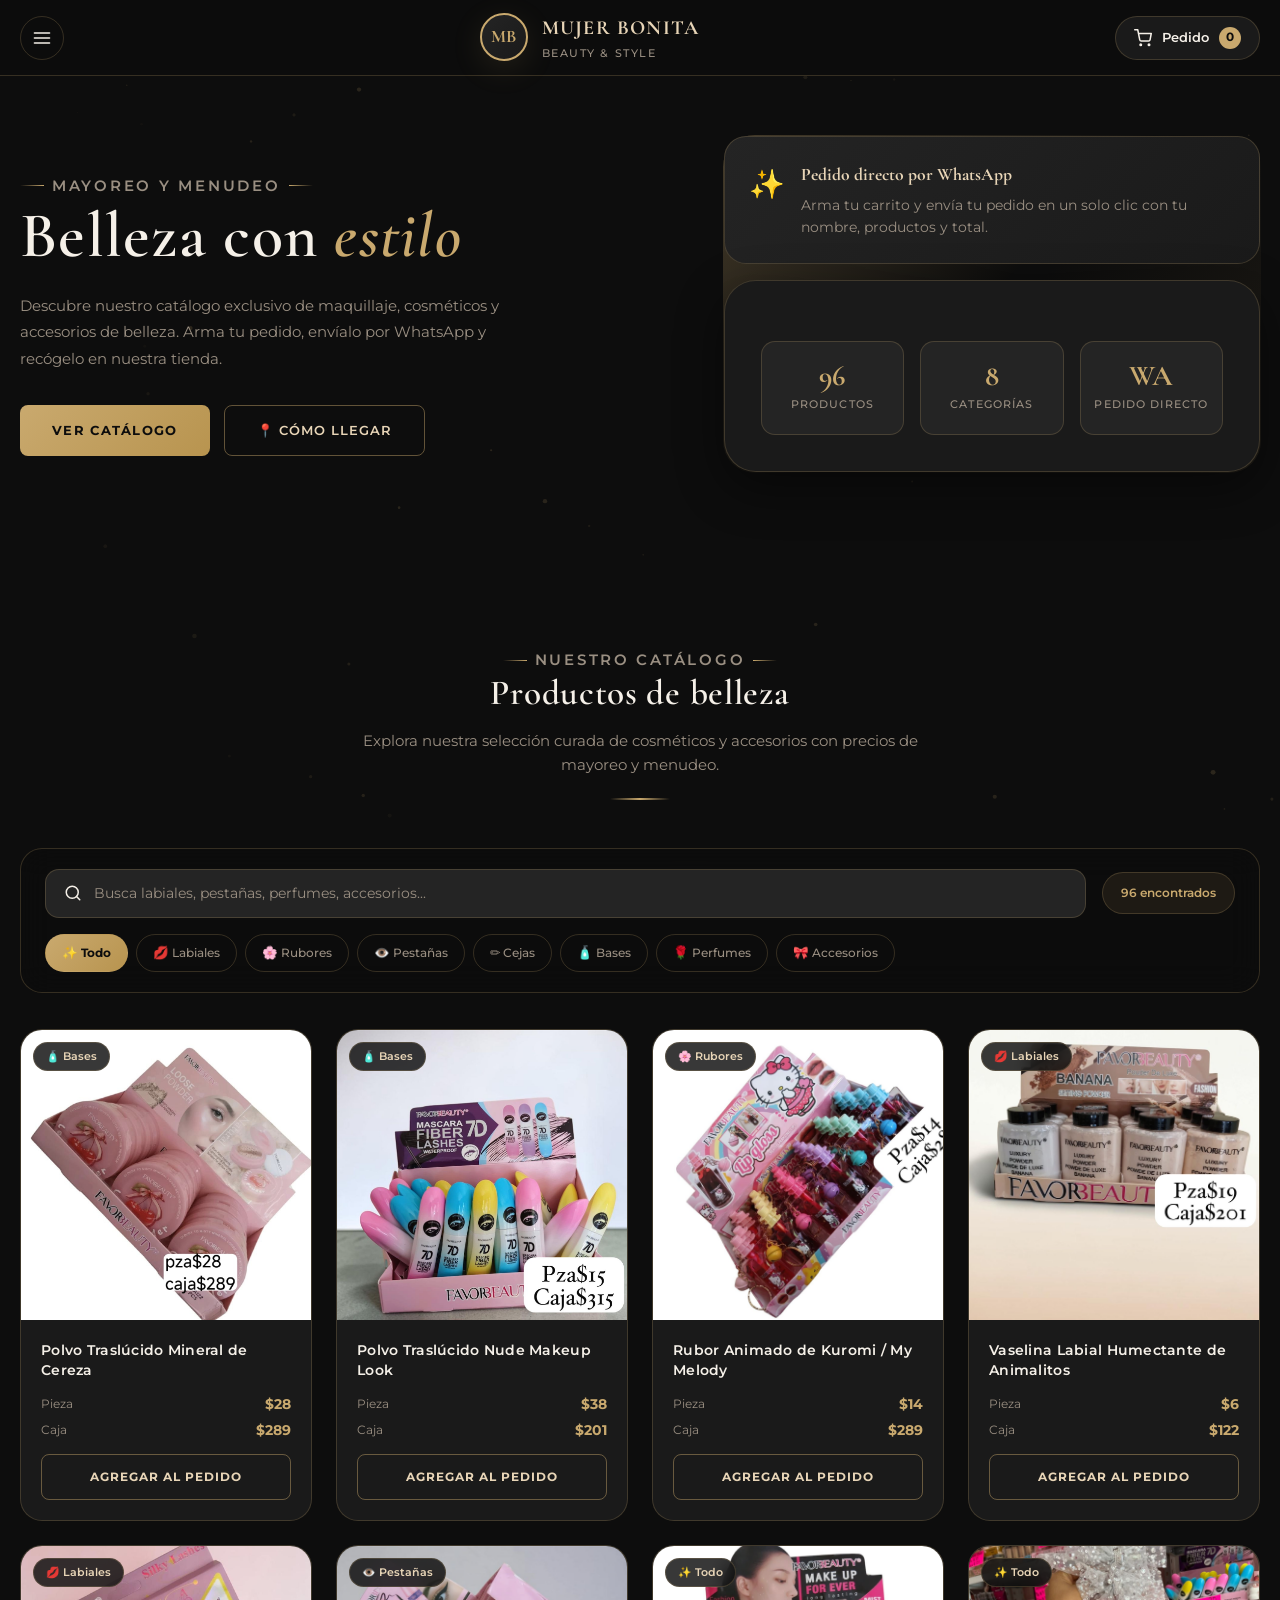
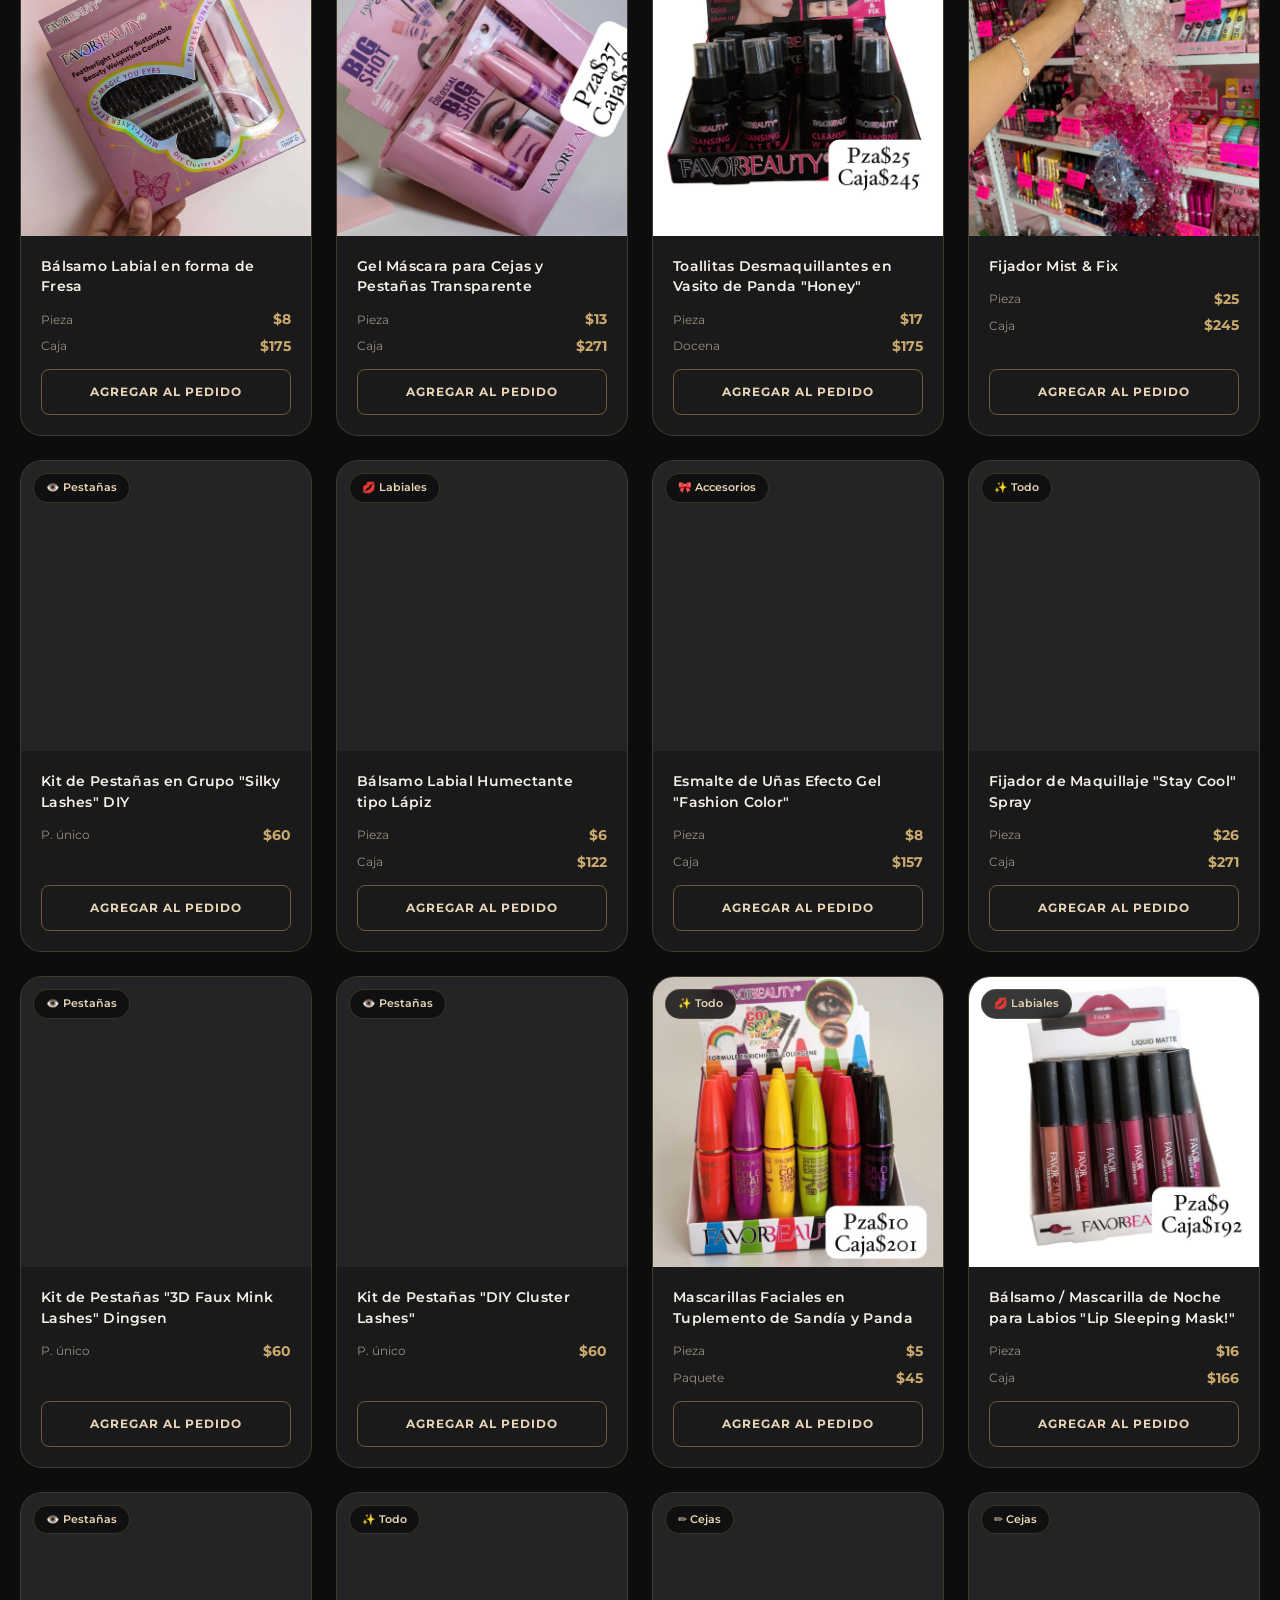
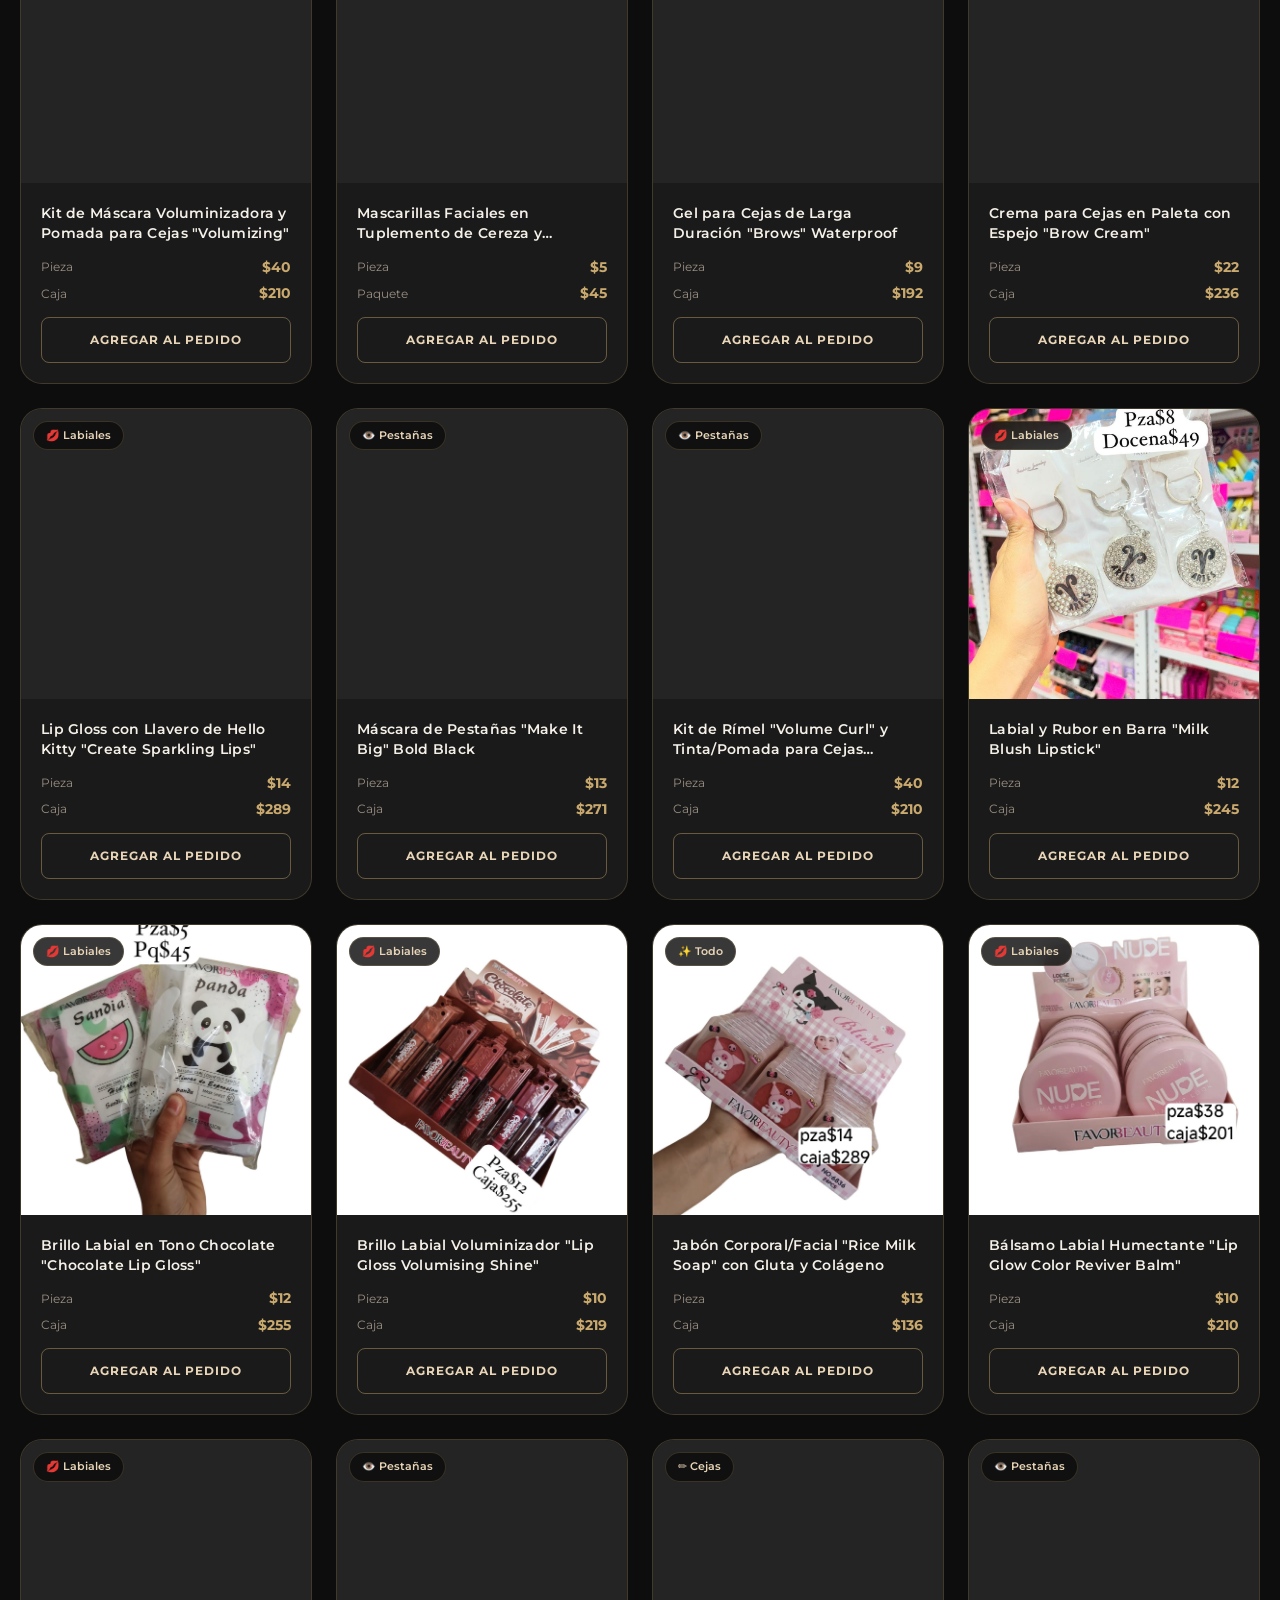
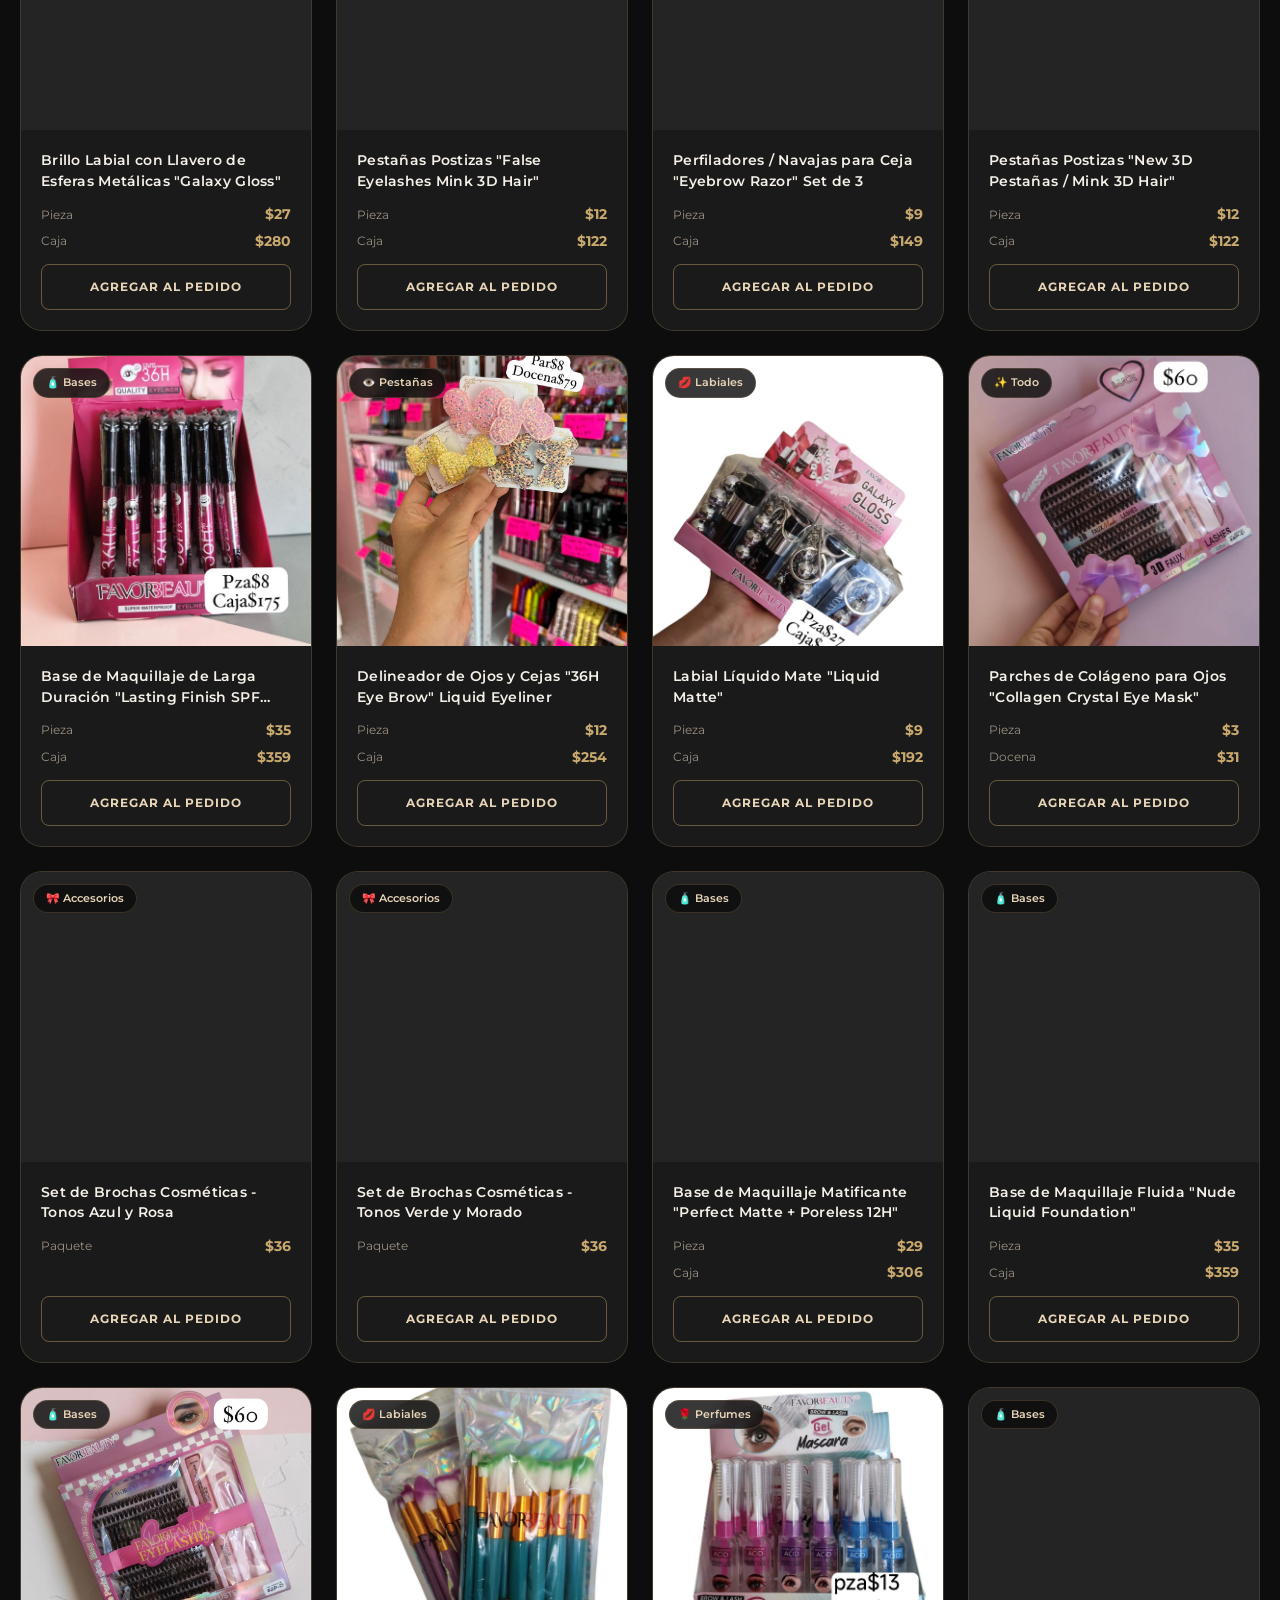
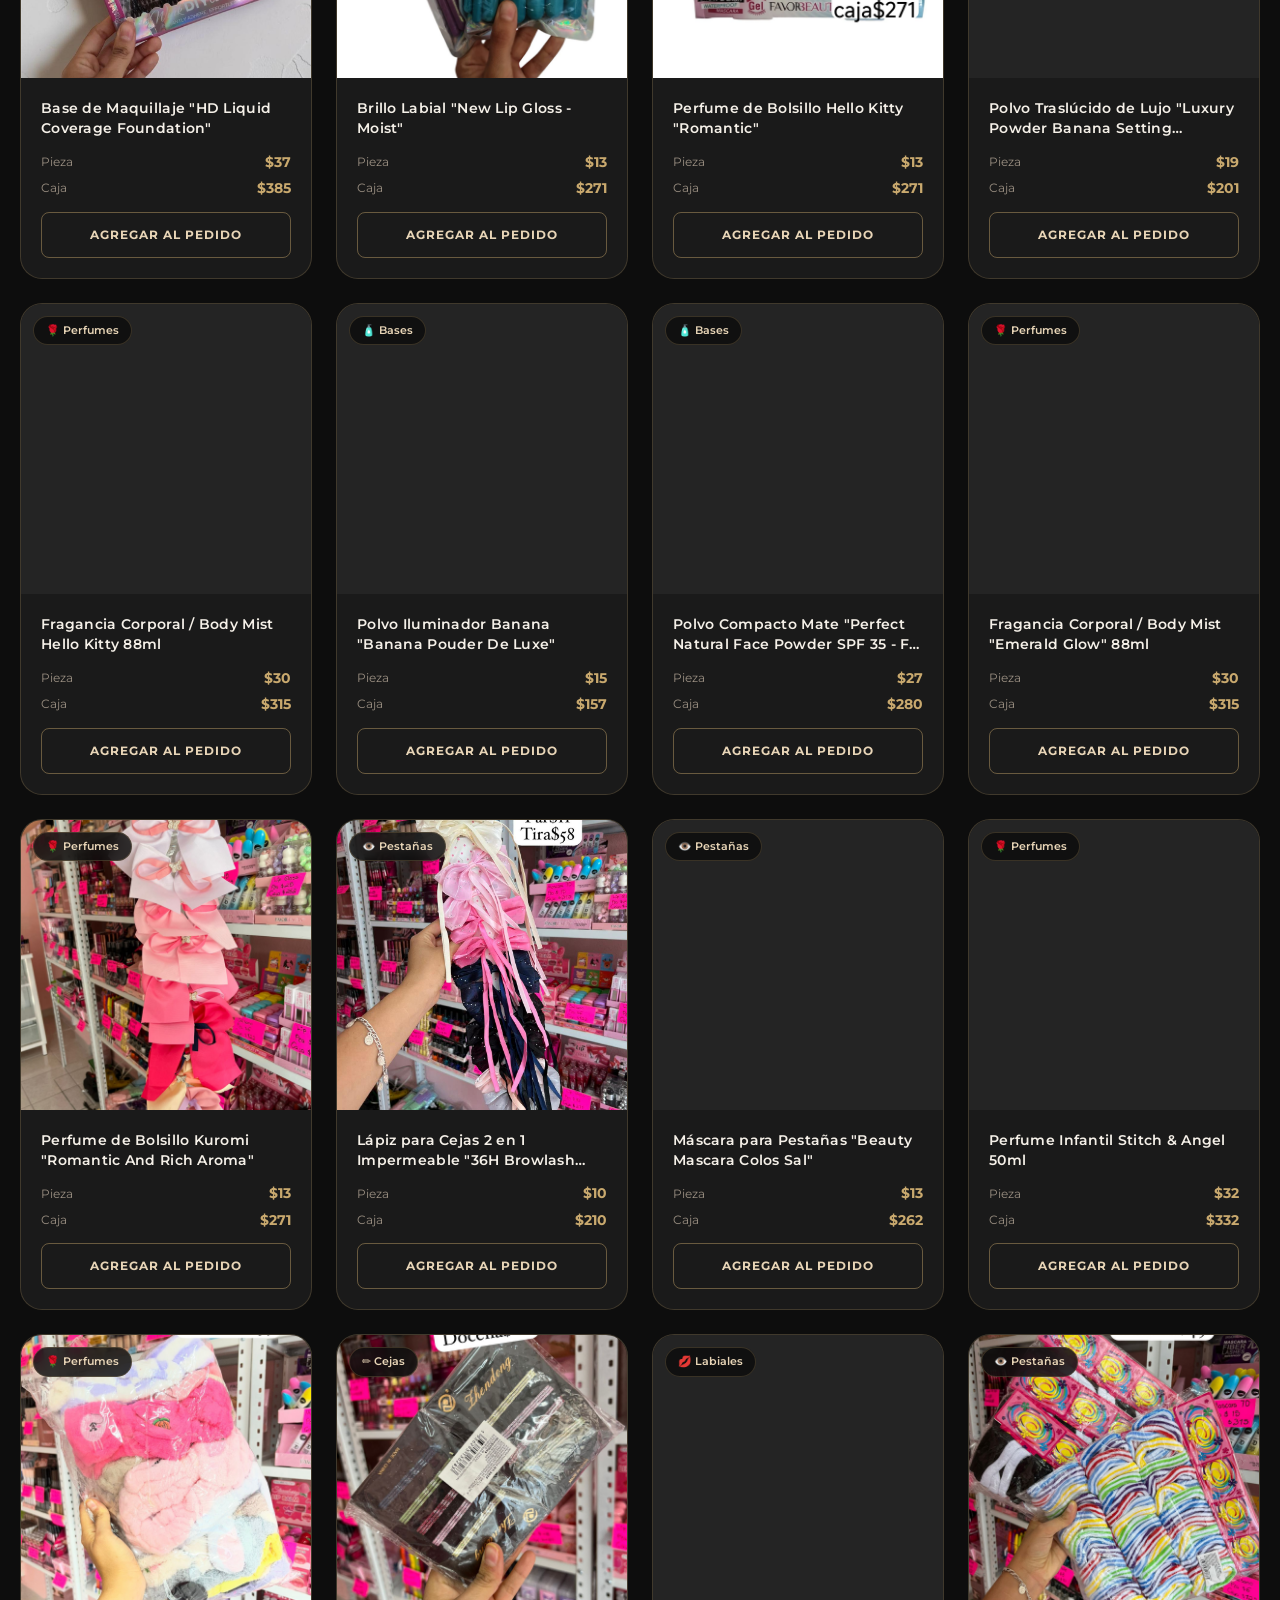
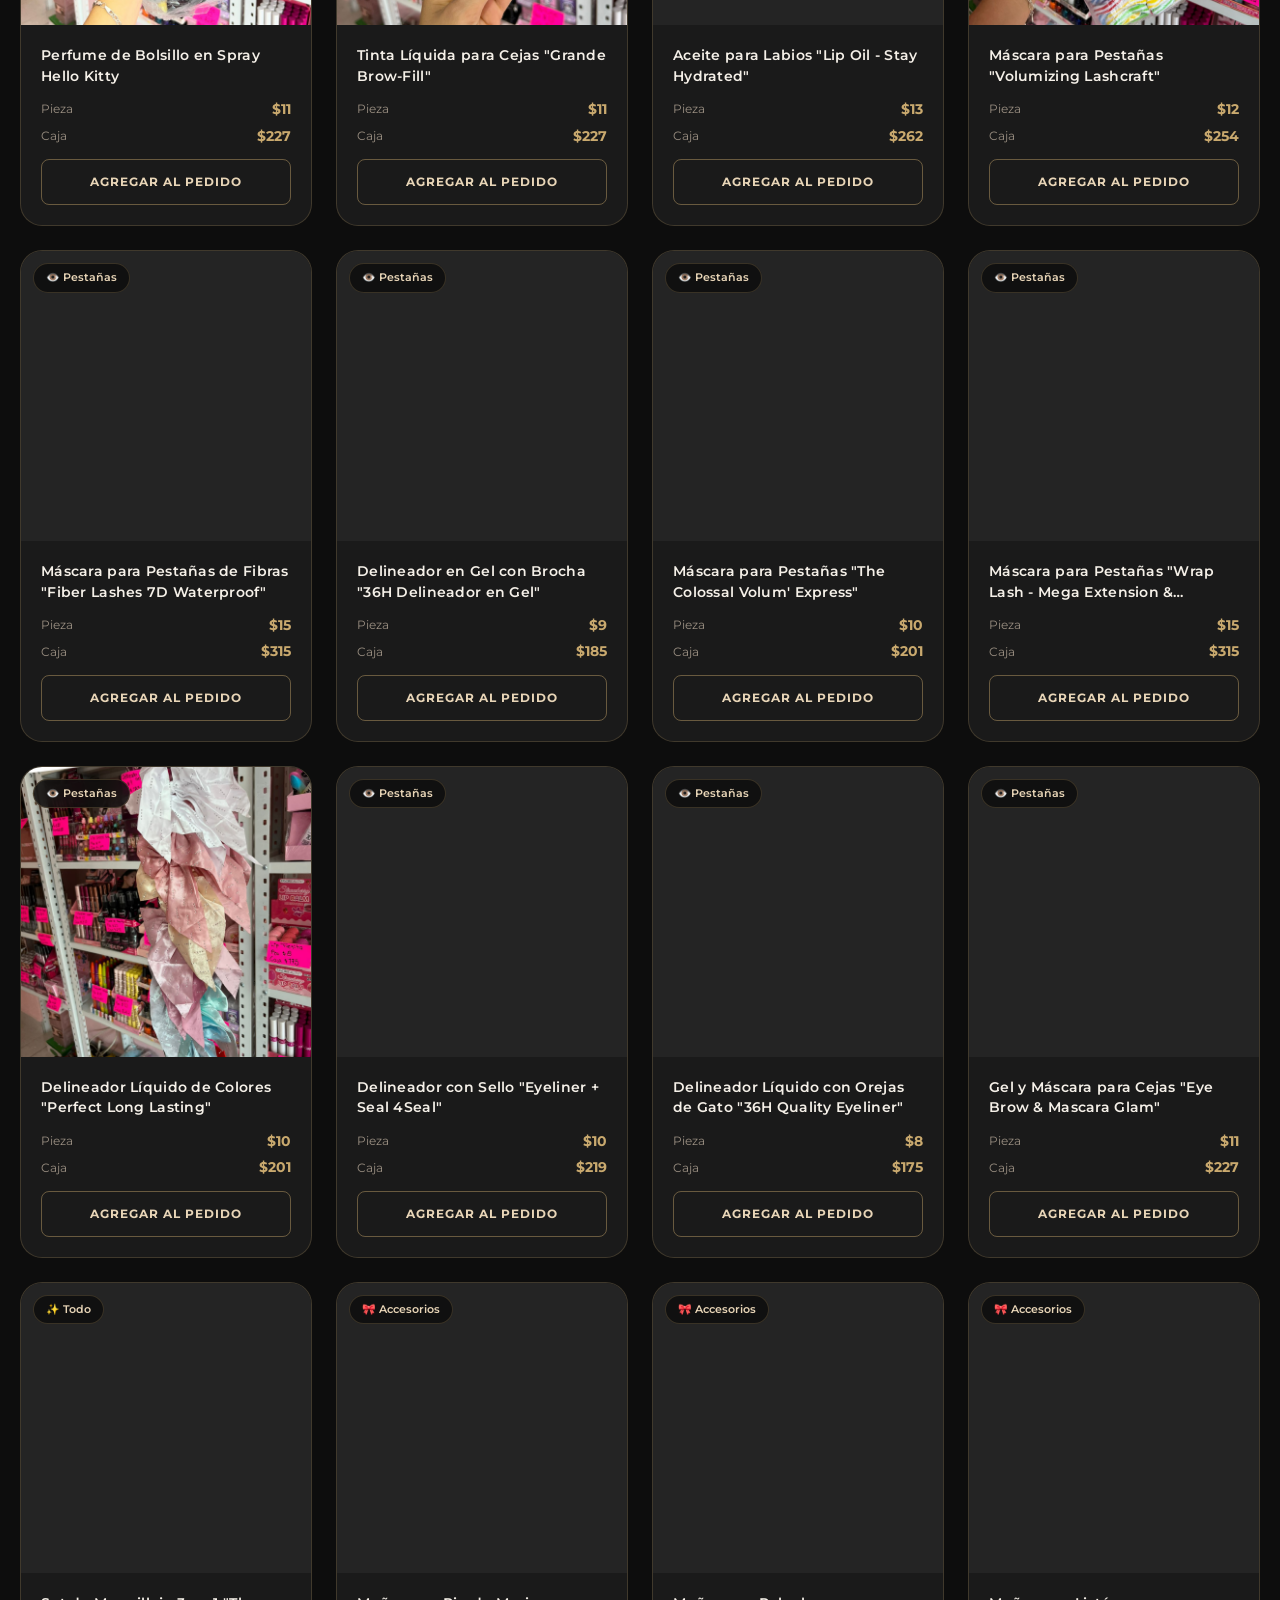
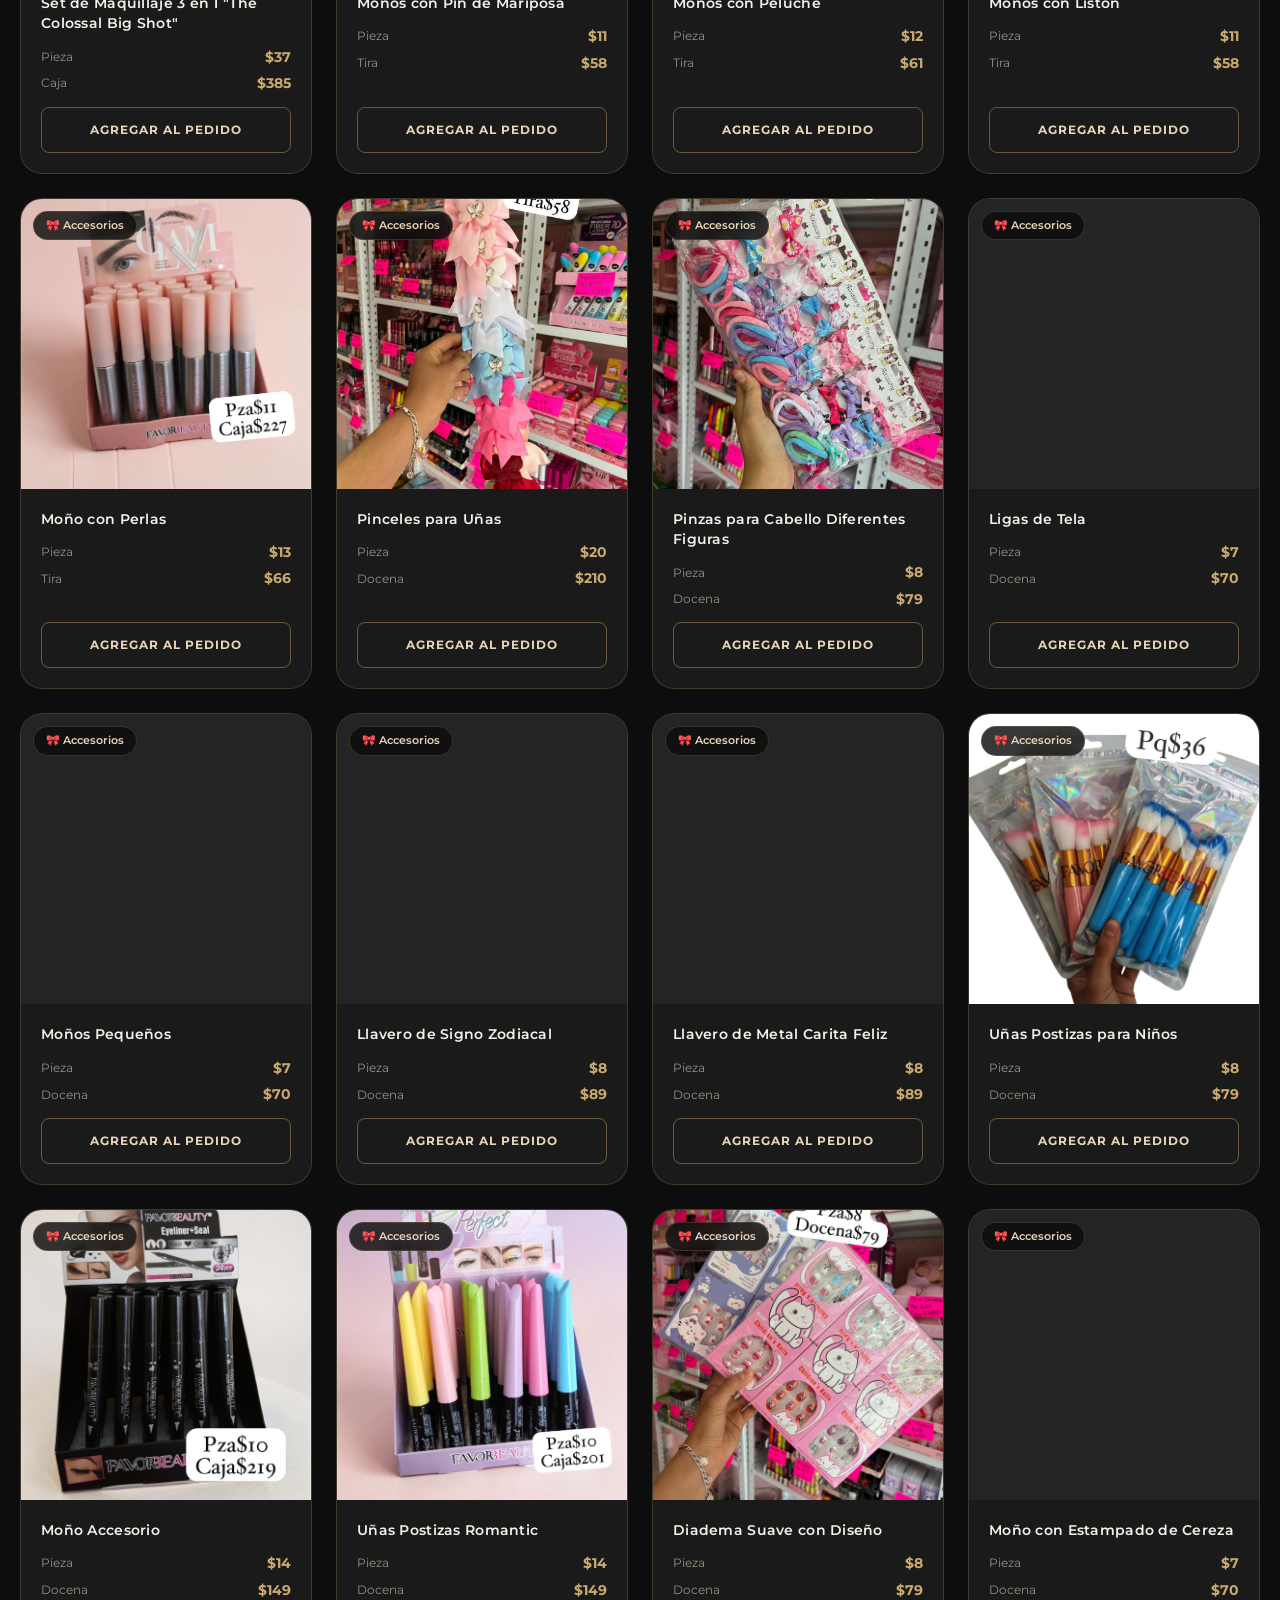
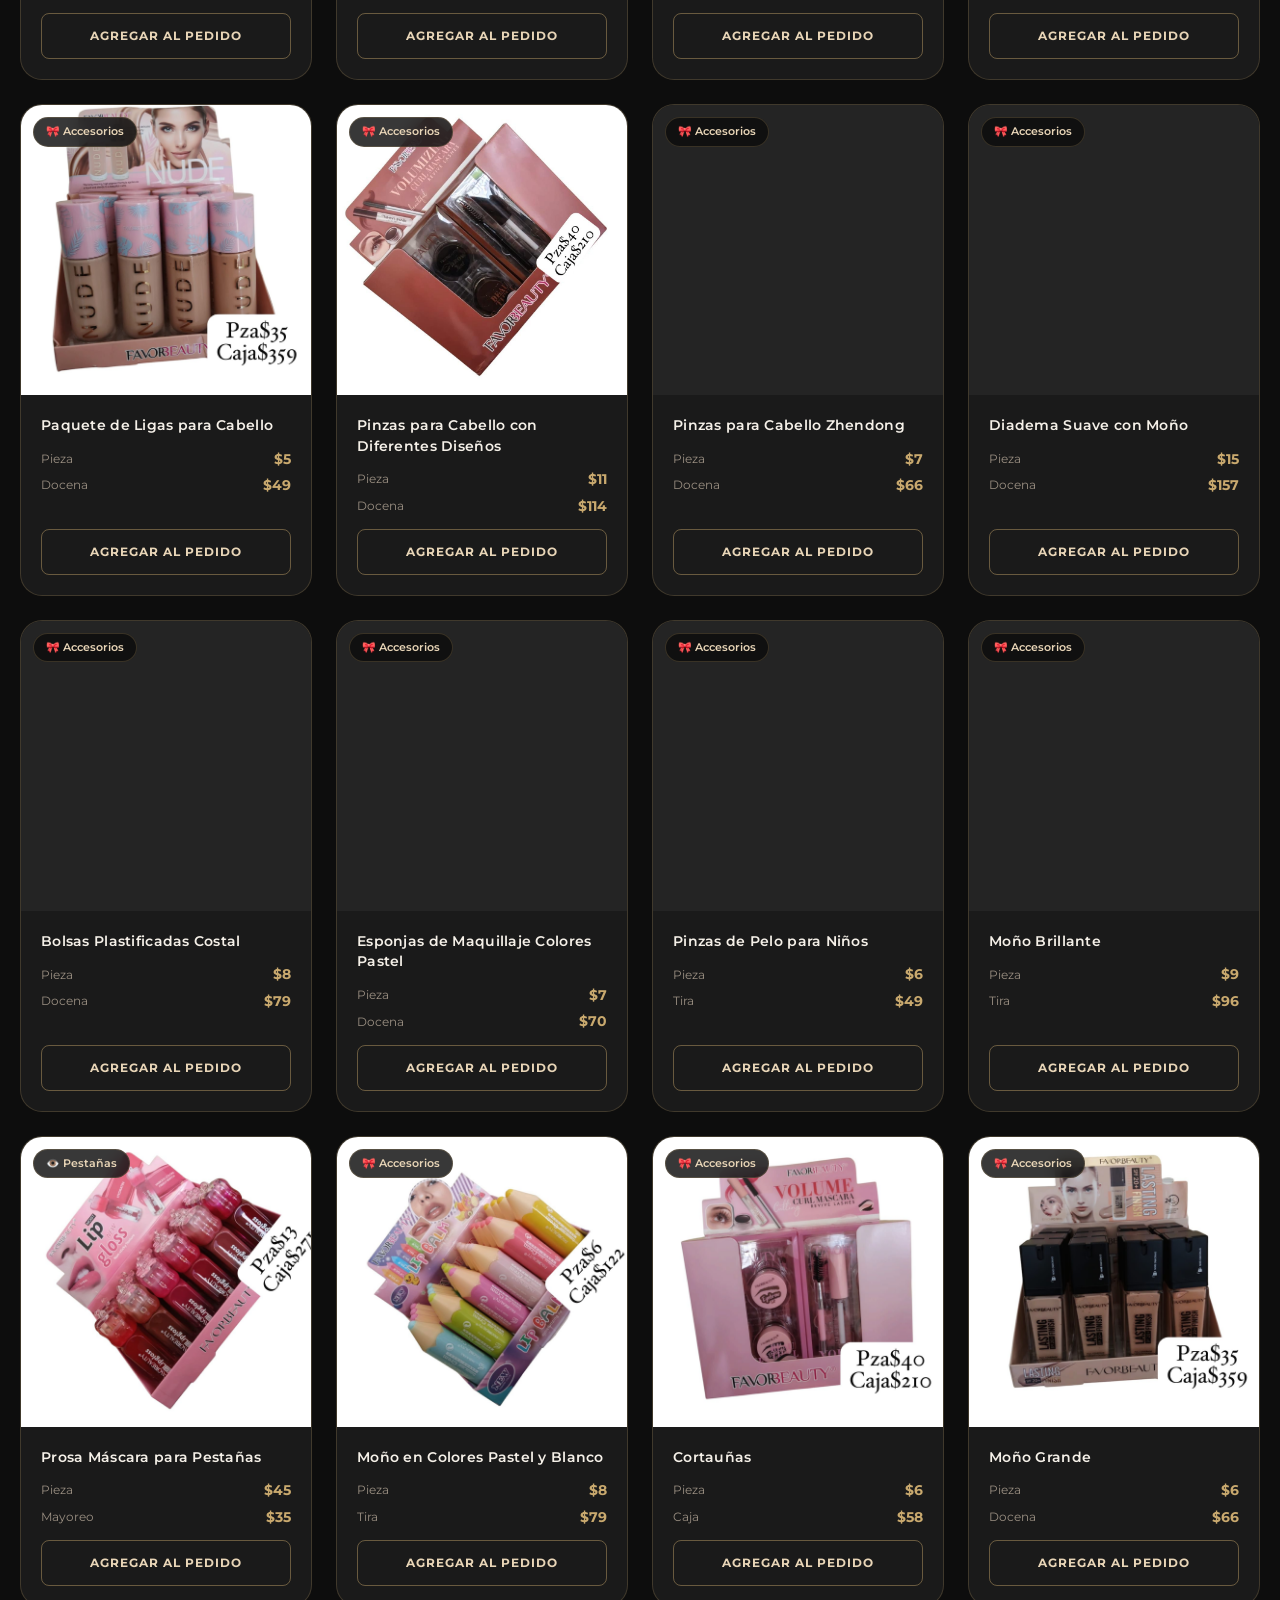
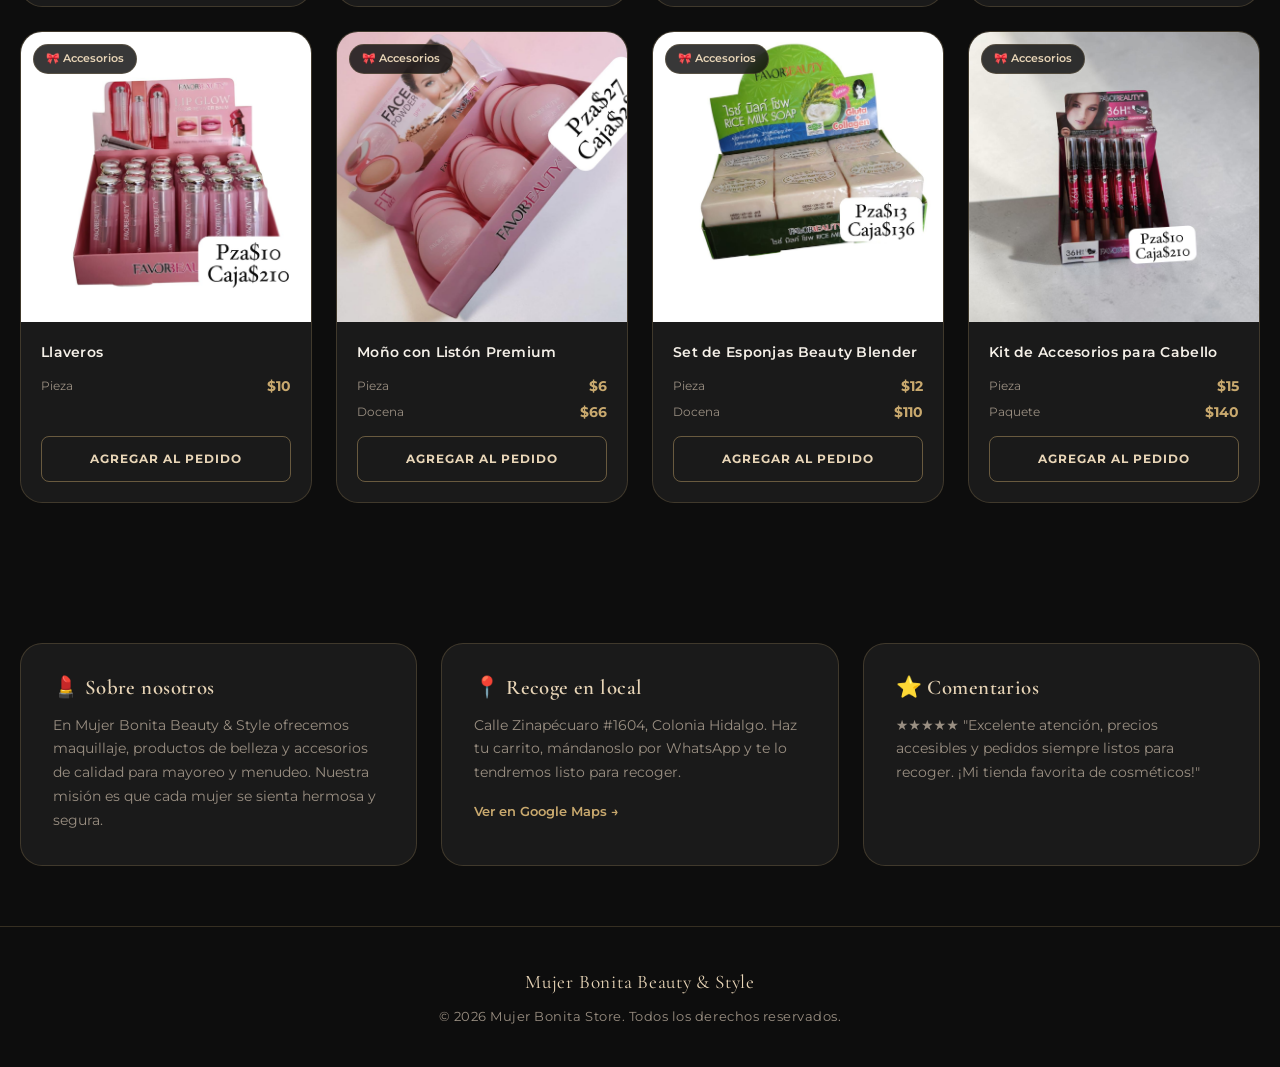
==== mujer-bonita/index.html @ 78f69aff "Rediseño completo Mujer Bonita con arquitectura modular oscura/dorada - Separa HTML, CSS (main, comp" ====
<!DOCTYPE html>
<html lang="es">
<head>
    <meta charset="UTF-8">
    <meta name="viewport" content="width=device-width, initial-scale=1.0">
    <meta name="description" content="Mujer Bonita Beauty & Style — Catálogo de cosméticos, maquillaje y accesorios de belleza. Mayoreo y menudeo. Recoge en Calle Zinapécuaro #1604, Colonia Hidalgo.">
    <meta name="theme-color" content="#0D0D0D">
    <title>Mujer Bonita Beauty & Style | Catálogo de Cosméticos</title>
    <link rel="stylesheet" href="assets/css/main.css">
    <link rel="stylesheet" href="assets/css/components.css">
    <link rel="stylesheet" href="assets/css/animations.css">
    <link rel="stylesheet" href="assets/css/responsive.css">
</head>
<body>
    <canvas id="particles-canvas" aria-hidden="true"></canvas>

    <div class="site-wrapper">
        <!-- Navbar -->
        <header class="navbar">
            <div class="container navbar-inner">
                <button class="btn-icon ripple-host" id="menuToggle" type="button" aria-label="Abrir menú">
                    <svg width="20" height="20" viewBox="0 0 24 24" fill="none" stroke="currentColor" stroke-width="2" stroke-linecap="round"><path d="M3 12h18M3 6h18M3 18h18"/></svg>
                </button>

                <a class="navbar-brand" href="#catalogo" aria-label="Mujer Bonita Beauty & Style">
                    <span class="brand-logo" aria-hidden="true">
                        <img src="assets/images/logo.png" alt="" onerror="this.classList.add('is-hidden')" loading="eager">
                        <span>MB</span>
                    </span>
                    <span class="brand-info">
                        <span class="brand-name">Mujer Bonita</span>
                        <span class="brand-tagline">Beauty &amp; Style</span>
                    </span>
                </a>

                <div class="navbar-actions">
                    <button class="btn-cart ripple-host" id="cartToggle" type="button" aria-label="Ver pedido">
                        <svg width="18" height="18" viewBox="0 0 24 24" fill="none" stroke="currentColor" stroke-width="2" stroke-linecap="round" stroke-linejoin="round"><circle cx="9" cy="21" r="1"/><circle cx="20" cy="21" r="1"/><path d="M1 1h4l2.68 13.39a2 2 0 0 0 2 1.61h9.72a2 2 0 0 0 2-1.61L23 6H6"/></svg>
                        <span class="cart-label">Pedido</span>
                        <span class="cart-badge" id="cartCount">0</span>
                    </button>
                </div>
            </div>
        </header>

        <!-- Drawer: Menú -->
        <aside class="drawer drawer--left" id="menuPanel" aria-label="Menú de navegación">
            <div class="drawer-header">
                <h2>Menú</h2>
                <button class="btn-close" type="button" aria-label="Cerrar menú" data-close="menu">✕</button>
            </div>
            <div class="drawer-body">
                <div class="drawer-notice">
                    Catálogo con precios de <strong>mayoreo y menudeo</strong>. Arma tu pedido y envíalo directo por WhatsApp.
                </div>
                <nav class="nav-links" aria-label="Secciones">
                    <a href="#catalogo">🛍️ Catálogo</a>
                    <a href="#sobre">💄 Sobre nosotros</a>
                    <a href="#ubicacion">📍 Ubicación</a>
                    <a href="#comentarios">⭐ Comentarios</a>
                </nav>
            </div>
        </aside>

        <!-- Drawer: Carrito -->
        <aside class="drawer drawer--right" id="cartPanel" aria-label="Carrito de pedido">
            <div class="drawer-header">
                <h2>Tu pedido</h2>
                <button class="btn-close" type="button" aria-label="Cerrar carrito" data-close="cart">✕</button>
            </div>
            <div class="drawer-body">
                <div class="drawer-notice">
                    <strong>Solo recoge en local:</strong><br>
                    Calle Zinapécuaro #1604, Colonia Hidalgo.
                </div>
                <div class="cart-items" id="cartItems"></div>
            </div>
            <div class="drawer-footer">
                <div class="cart-total">
                    <span>Total</span>
                    <span>$<span id="cartTotal">0</span></span>
                </div>
                <button class="btn-whatsapp ripple-host" id="whatsappBtn" type="button">
                    <svg width="20" height="20" viewBox="0 0 24 24" fill="currentColor"><path d="M17.472 14.382c-.297-.149-1.758-.867-2.03-.967-.273-.099-.471-.148-.67.15-.197.297-.767.966-.94 1.164-.173.199-.347.223-.644.075-.297-.15-1.255-.463-2.39-1.475-.883-.788-1.48-1.761-1.653-2.059-.173-.297-.018-.458.13-.606.134-.133.298-.347.446-.52.149-.174.198-.298.298-.497.099-.198.05-.371-.025-.52-.075-.149-.669-1.612-.916-2.207-.242-.579-.487-.5-.669-.51-.173-.008-.371-.01-.57-.01-.198 0-.52.074-.792.372-.272.297-1.04 1.016-1.04 2.479 0 1.462 1.065 2.875 1.213 3.074.149.198 2.096 3.2 5.077 4.487.709.306 1.262.489 1.694.625.712.227 1.36.195 1.871.118.571-.085 1.758-.719 2.006-1.413.248-.694.248-1.289.173-1.413-.074-.124-.272-.198-.57-.347z"/><path d="M12 0C5.373 0 0 5.373 0 12c0 2.127.558 4.126 1.532 5.855L0 24l6.335-1.662A11.95 11.95 0 0 0 12 24c6.627 0 12-5.373 12-12S18.627 0 12 0zm0 21.818a9.818 9.818 0 0 1-5.006-1.37l-.358-.213-3.76.987 1.004-3.666-.233-.377A9.818 9.818 0 1 1 12 21.818z"/></svg>
                    Enviar por WhatsApp
                </button>
            </div>
        </aside>

        <div class="overlay" aria-hidden="true"></div>

        <!-- Hero -->
        <section class="hero">
            <div class="container hero-grid">
                <div class="hero-content">
                    <p class="eyebrow">Mayoreo y menudeo</p>
                    <h1>Belleza con <span>estilo</span></h1>
                    <p>
                        Descubre nuestro catálogo exclusivo de maquillaje, cosméticos y accesorios de belleza.
                        Arma tu pedido, envíalo por WhatsApp y recógelo en nuestra tienda.
                    </p>
                    <div class="hero-actions">
                        <a class="btn-primary ripple-host" href="#catalogo">Ver catálogo</a>
                        <a class="btn-outline ripple-host" href="https://maps.app.goo.gl/UvdtyaureRMDgYyGA" target="_blank" rel="noreferrer">
                            📍 Cómo llegar
                        </a>
                    </div>
                </div>
                <div class="hero-visual">
                    <div class="hero-feature">
                        <span class="hero-feature-icon" aria-hidden="true">✨</span>
                        <div>
                            <strong>Pedido directo por WhatsApp</strong>
                            <p>Arma tu carrito y envía tu pedido en un solo clic con tu nombre, productos y total.</p>
                        </div>
                    </div>
                    <div class="hero-card">
                        <div class="hero-stats">
                            <div class="stat-item">
                                <b id="totalProducts">96</b>
                                <span>Productos</span>
                            </div>
                            <div class="stat-item">
                                <b>8</b>
                                <span>Categorías</span>
                            </div>
                            <div class="stat-item">
                                <b>WA</b>
                                <span>Pedido directo</span>
                            </div>
                        </div>
                    </div>
                </div>
            </div>
        </section>

        <!-- Catálogo -->
        <section id="catalogo">
            <div class="container">
                <div class="section-header reveal">
                    <p class="eyebrow">Nuestro catálogo</p>
                    <h2>Productos de belleza</h2>
                    <p>Explora nuestra selección curada de cosméticos y accesorios con precios de mayoreo y menudeo.</p>
                    <div class="divider"></div>
                </div>

                <div class="catalog-toolbar">
                    <div class="search-wrapper">
                        <label class="search-field">
                            <svg width="18" height="18" viewBox="0 0 24 24" fill="none" stroke="currentColor" stroke-width="2" stroke-linecap="round" aria-hidden="true"><circle cx="11" cy="11" r="8"/><path d="m21 21-4.3-4.3"/></svg>
                            <span class="sr-only">Buscar productos</span>
                            <input type="search" id="searchInput" placeholder="Busca labiales, pestañas, perfumes, accesorios...">
                        </label>
                        <div class="results-count"><span id="visibleCount">0</span> encontrados</div>
                    </div>
                    <div class="category-filters" id="categoryButtons" aria-label="Filtrar por categoría"></div>
                </div>

                <div class="products-grid" id="productsGrid" aria-live="polite"></div>
                <p class="no-results" id="noResults">No encontramos productos con esa búsqueda. Prueba con otra palabra o categoría.</p>
            </div>
        </section>

        <!-- Info -->
        <section class="info-section">
            <div class="container info-grid">
                <article class="info-card reveal" id="sobre">
                    <h2>💄 Sobre nosotros</h2>
                    <p>En Mujer Bonita Beauty &amp; Style ofrecemos maquillaje, productos de belleza y accesorios de calidad para mayoreo y menudeo. Nuestra misión es que cada mujer se sienta hermosa y segura.</p>
                </article>
                <article class="info-card reveal reveal-delay-1" id="ubicacion">
                    <h2>📍 Recoge en local</h2>
                    <p>Calle Zinapécuaro #1604, Colonia Hidalgo. Haz tu carrito, mándanoslo por WhatsApp y te lo tendremos listo para recoger.</p>
                    <a href="https://maps.app.goo.gl/UvdtyaureRMDgYyGA" target="_blank" rel="noreferrer">Ver en Google Maps →</a>
                </article>
                <article class="info-card reveal reveal-delay-2" id="comentarios">
                    <h2>⭐ Comentarios</h2>
                    <p>★★★★★ "Excelente atención, precios accesibles y pedidos siempre listos para recoger. ¡Mi tienda favorita de cosméticos!"</p>
                </article>
            </div>
        </section>

        <!-- Footer -->
        <footer class="site-footer">
            <div class="container">
                <p class="footer-brand">Mujer Bonita Beauty &amp; Style</p>
                <p>&copy; 2026 Mujer Bonita Store. Todos los derechos reservados.</p>
            </div>
        </footer>
    </div>

    <script src="assets/js/products.js"></script>
    <script src="assets/js/cart.js"></script>
    <script src="assets/js/filters.js"></script>
    <script src="assets/js/animations.js"></script>
    <script src="assets/js/whatsapp.js"></script>
</body>
</html>
---- mujer-bonita/assets/css/main.css ----
/* ═══════════════════════════════════
   Mujer Bonita — Estilos Globales
   ═══════════════════════════════════ */

@import url('https://fonts.googleapis.com/css2?family=Cormorant+Garamond:ital,wght@0,400;0,600;0,700;1,400&family=Montserrat:wght@300;400;500;600;700&display=swap');

:root {
    --color-bg: #0D0D0D;
    --color-surface: #1A1A1A;
    --color-surface-2: #242424;
    --color-gold: #C9A96E;
    --color-gold-light: #E8D5B7;
    --color-text: #F5F0E8;
    --color-text-muted: #9A8F82;
    --color-border: rgba(201, 169, 110, 0.22);
    --color-border-strong: rgba(201, 169, 110, 0.45);
    --color-success: #4CAF7A;
    --color-overlay: rgba(0, 0, 0, 0.72);

    --font-display: 'Cormorant Garamond', Georgia, serif;
    --font-body: 'Montserrat', system-ui, sans-serif;

    --radius-sm: 8px;
    --radius-md: 14px;
    --radius-lg: 22px;
    --radius-xl: 32px;

    --shadow-gold: 0 8px 32px rgba(201, 169, 110, 0.12);
    --shadow-card: 0 16px 48px rgba(0, 0, 0, 0.45);
    --shadow-elevated: 0 24px 64px rgba(0, 0, 0, 0.6);

    --container: 1240px;
    --nav-height: 76px;
    --transition: 0.3s cubic-bezier(0.4, 0, 0.2, 1);
}

*, *::before, *::after {
    box-sizing: border-box;
    margin: 0;
    padding: 0;
}

html {
    scroll-behavior: smooth;
    -webkit-font-smoothing: antialiased;
    -moz-osx-font-smoothing: grayscale;
}

body {
    min-height: 100vh;
    background-color: var(--color-bg);
    color: var(--color-text);
    font-family: var(--font-body);
    font-size: 15px;
    line-height: 1.6;
    overflow-x: hidden;
}

body.menu-open,
body.cart-open {
    overflow: hidden;
}

button, input, select, textarea, a {
    font: inherit;
    color: inherit;
}

button {
    cursor: pointer;
    border: none;
    background: none;
}

a {
    text-decoration: none;
}

img {
    display: block;
    max-width: 100%;
}

ul, ol {
    list-style: none;
}

.sr-only {
    position: absolute;
    width: 1px;
    height: 1px;
    padding: 0;
    margin: -1px;
    overflow: hidden;
    clip: rect(0, 0, 0, 0);
    white-space: nowrap;
    border: 0;
}

/* Partículas de fondo */
#particles-canvas {
    position: fixed;
    inset: 0;
    z-index: 0;
    pointer-events: none;
    opacity: 0.35;
}

.site-wrapper {
    position: relative;
    z-index: 1;
    min-height: 100vh;
}

.container {
    width: min(100% - 40px, var(--container));
    margin-inline: auto;
}

/* Tipografía */
h1, h2, h3 {
    font-family: var(--font-display);
    font-weight: 600;
    line-height: 1.15;
    letter-spacing: 0.02em;
}

h1 {
    font-size: clamp(2.4rem, 5vw, 4rem);
}

h2 {
    font-size: clamp(1.6rem, 3vw, 2.2rem);
}

h3 {
    font-size: clamp(1.1rem, 2vw, 1.35rem);
}

.text-gold {
    color: var(--color-gold);
}

.text-muted {
    color: var(--color-text-muted);
}

.eyebrow {
    display: inline-flex;
    align-items: center;
    gap: 8px;
    font-size: 0.72rem;
    font-weight: 600;
    letter-spacing: 0.18em;
    text-transform: uppercase;
    color: var(--color-gold);
}

.eyebrow::before,
.eyebrow::after {
    content: '';
    width: 24px;
    height: 1px;
    background: linear-gradient(90deg, transparent, var(--color-gold));
}

.eyebrow::after {
    background: linear-gradient(90deg, var(--color-gold), transparent);
}

/* Secciones */
section {
    padding-block: 80px;
}

.section-header {
    text-align: center;
    margin-bottom: 48px;
}

.section-header p {
    max-width: 560px;
    margin: 16px auto 0;
    color: var(--color-text-muted);
    font-size: 0.95rem;
}

.divider {
    width: 60px;
    height: 2px;
    margin: 20px auto 0;
    background: linear-gradient(90deg, transparent, var(--color-gold), transparent);
}

/* Footer */
.site-footer {
    border-top: 1px solid var(--color-border);
    padding: 40px 0;
    text-align: center;
}

.site-footer p {
    font-size: 0.82rem;
    color: var(--color-text-muted);
    letter-spacing: 0.04em;
}

.site-footer .footer-brand {
    font-family: var(--font-display);
    font-size: 1.2rem;
    color: var(--color-gold-light);
    margin-bottom: 8px;
}
---- mujer-bonita/assets/css/components.css ----
/* ═══════════════════════════════════
   Mujer Bonita — Componentes
   ═══════════════════════════════════ */

/* ── Navbar ── */
.navbar {
    position: sticky;
    top: 0;
    z-index: 100;
    height: var(--nav-height);
    background: rgba(13, 13, 13, 0.88);
    border-bottom: 1px solid var(--color-border);
    backdrop-filter: blur(20px);
    -webkit-backdrop-filter: blur(20px);
}

.navbar-inner {
    display: flex;
    align-items: center;
    justify-content: space-between;
    height: 100%;
    gap: 20px;
}

.navbar-brand {
    display: flex;
    align-items: center;
    gap: 14px;
    flex-shrink: 0;
}

.brand-logo {
    width: 48px;
    height: 48px;
    border-radius: 50%;
    border: 2px solid var(--color-gold);
    display: grid;
    place-items: center;
    background: linear-gradient(135deg, var(--color-surface-2), var(--color-surface));
    font-family: var(--font-display);
    font-size: 1.1rem;
    font-weight: 700;
    color: var(--color-gold);
    box-shadow: var(--shadow-gold);
    overflow: hidden;
}

.brand-logo img {
    width: 100%;
    height: 100%;
    object-fit: cover;
}

.brand-logo img.is-hidden {
    display: none;
}

.brand-info {
    display: flex;
    flex-direction: column;
    gap: 1px;
}

.brand-name {
    font-family: var(--font-display);
    font-size: 1.25rem;
    font-weight: 700;
    color: var(--color-gold-light);
    letter-spacing: 0.06em;
    text-transform: uppercase;
    white-space: nowrap;
}

.brand-tagline {
    font-size: 0.68rem;
    font-weight: 500;
    letter-spacing: 0.14em;
    text-transform: uppercase;
    color: var(--color-text-muted);
}

.navbar-actions {
    display: flex;
    align-items: center;
    gap: 10px;
}

/* ── Botones ── */
.btn-icon {
    width: 44px;
    height: 44px;
    border-radius: 50%;
    border: 1px solid var(--color-border);
    display: grid;
    place-items: center;
    font-size: 1.1rem;
    color: var(--color-text);
    transition: var(--transition);
    position: relative;
    overflow: hidden;
}

.btn-icon:hover {
    border-color: var(--color-gold);
    color: var(--color-gold);
    background: rgba(201, 169, 110, 0.08);
}

.btn-primary {
    display: inline-flex;
    align-items: center;
    justify-content: center;
    gap: 8px;
    padding: 14px 32px;
    border-radius: var(--radius-sm);
    background: linear-gradient(135deg, var(--color-gold), #B8944F);
    color: var(--color-bg);
    font-size: 0.82rem;
    font-weight: 700;
    letter-spacing: 0.1em;
    text-transform: uppercase;
    transition: var(--transition);
    position: relative;
    overflow: hidden;
}

.btn-primary:hover {
    transform: translateY(-2px);
    box-shadow: 0 8px 24px rgba(201, 169, 110, 0.35);
}

.btn-outline {
    display: inline-flex;
    align-items: center;
    justify-content: center;
    gap: 8px;
    padding: 14px 32px;
    border-radius: var(--radius-sm);
    border: 1px solid var(--color-border-strong);
    color: var(--color-gold-light);
    font-size: 0.82rem;
    font-weight: 600;
    letter-spacing: 0.08em;
    text-transform: uppercase;
    transition: var(--transition);
}

.btn-outline:hover {
    background: rgba(201, 169, 110, 0.1);
    border-color: var(--color-gold);
}

.btn-cart {
    display: inline-flex;
    align-items: center;
    gap: 10px;
    padding: 10px 18px;
    border-radius: 50px;
    border: 1px solid var(--color-border);
    background: var(--color-surface);
    font-size: 0.82rem;
    font-weight: 600;
    transition: var(--transition);
}

.btn-cart:hover {
    border-color: var(--color-gold);
    box-shadow: var(--shadow-gold);
}

.cart-badge {
    display: inline-grid;
    place-items: center;
    min-width: 22px;
    height: 22px;
    padding: 0 6px;
    border-radius: 50px;
    background: var(--color-gold);
    color: var(--color-bg);
    font-size: 0.72rem;
    font-weight: 700;
}

/* ── Hero ── */
.hero {
    padding-block: 60px 80px;
    position: relative;
}

.hero-grid {
    display: grid;
    grid-template-columns: 1.1fr 0.9fr;
    gap: 48px;
    align-items: center;
}

.hero-content h1 span {
    color: var(--color-gold);
    font-style: italic;
}

.hero-content p {
    margin-top: 20px;
    max-width: 480px;
    color: var(--color-text-muted);
    font-size: 0.95rem;
    line-height: 1.75;
}

.hero-actions {
    display: flex;
    flex-wrap: wrap;
    gap: 14px;
    margin-top: 32px;
}

.hero-visual {
    position: relative;
}

.hero-card {
    background: var(--color-surface);
    border: 1px solid var(--color-border);
    border-radius: var(--radius-xl);
    padding: 36px;
    box-shadow: var(--shadow-card);
}

.hero-card::before {
    content: '';
    position: absolute;
    inset: -1px;
    border-radius: inherit;
    background: linear-gradient(135deg, rgba(201,169,110,0.3), transparent 50%, rgba(201,169,110,0.1));
    z-index: -1;
    pointer-events: none;
}

.hero-stats {
    display: grid;
    grid-template-columns: repeat(3, 1fr);
    gap: 16px;
    margin-top: 24px;
}

.stat-item {
    text-align: center;
    padding: 20px 12px;
    background: var(--color-surface-2);
    border-radius: var(--radius-md);
    border: 1px solid var(--color-border);
}

.stat-item b {
    display: block;
    font-family: var(--font-display);
    font-size: 1.8rem;
    color: var(--color-gold);
    line-height: 1;
}

.stat-item span {
    display: block;
    margin-top: 6px;
    font-size: 0.7rem;
    font-weight: 500;
    letter-spacing: 0.1em;
    text-transform: uppercase;
    color: var(--color-text-muted);
}

.hero-feature {
    display: flex;
    align-items: flex-start;
    gap: 16px;
    padding: 24px;
    background: linear-gradient(135deg, var(--color-surface-2), var(--color-surface));
    border: 1px solid var(--color-border);
    border-radius: var(--radius-lg);
    margin-bottom: 16px;
}

.hero-feature-icon {
    font-size: 1.8rem;
    flex-shrink: 0;
}

.hero-feature strong {
    display: block;
    font-family: var(--font-display);
    font-size: 1.1rem;
    color: var(--color-gold-light);
    margin-bottom: 6px;
}

.hero-feature p {
    font-size: 0.85rem;
    color: var(--color-text-muted);
}

/* ── Toolbar / Filtros ── */
.catalog-toolbar {
    position: sticky;
    top: var(--nav-height);
    z-index: 50;
    background: rgba(13, 13, 13, 0.92);
    border: 1px solid var(--color-border);
    border-radius: var(--radius-lg);
    padding: 20px 24px;
    margin-bottom: 36px;
    backdrop-filter: blur(16px);
}

.search-wrapper {
    display: flex;
    align-items: center;
    gap: 16px;
    margin-bottom: 16px;
}

.search-field {
    flex: 1;
    display: flex;
    align-items: center;
    gap: 12px;
    padding: 12px 18px;
    background: var(--color-surface-2);
    border: 1px solid var(--color-border);
    border-radius: var(--radius-md);
    transition: var(--transition);
}

.search-field:focus-within {
    border-color: var(--color-gold);
    box-shadow: 0 0 0 3px rgba(201, 169, 110, 0.12);
}

.search-field input {
    flex: 1;
    background: none;
    border: none;
    outline: none;
    color: var(--color-text);
    font-size: 0.9rem;
}

.search-field input::placeholder {
    color: var(--color-text-muted);
}

.results-count {
    flex-shrink: 0;
    padding: 10px 18px;
    background: rgba(201, 169, 110, 0.1);
    border: 1px solid var(--color-border);
    border-radius: 50px;
    font-size: 0.78rem;
    font-weight: 600;
    color: var(--color-gold);
    white-space: nowrap;
}

.category-filters {
    display: flex;
    flex-wrap: wrap;
    gap: 8px;
}

.category-btn {
    padding: 8px 16px;
    border-radius: 50px;
    border: 1px solid var(--color-border);
    background: transparent;
    font-size: 0.78rem;
    font-weight: 500;
    color: var(--color-text-muted);
    transition: var(--transition);
    white-space: nowrap;
}

.category-btn:hover {
    border-color: var(--color-gold);
    color: var(--color-gold-light);
}

.category-btn.is-active {
    background: linear-gradient(135deg, var(--color-gold), #B8944F);
    border-color: transparent;
    color: var(--color-bg);
    font-weight: 700;
}

/* ── Product Cards ── */
.products-grid {
    display: grid;
    grid-template-columns: repeat(auto-fill, minmax(260px, 1fr));
    gap: 24px;
}

.product-card {
    background: var(--color-surface);
    border: 1px solid var(--color-border);
    border-radius: var(--radius-lg);
    overflow: hidden;
    transition: var(--transition);
    display: flex;
    flex-direction: column;
}

.product-card:hover {
    border-color: var(--color-border-strong);
    transform: translateY(-4px);
    box-shadow: var(--shadow-card);
}

.product-image-wrap {
    position: relative;
    aspect-ratio: 1;
    overflow: hidden;
    background: var(--color-surface-2);
}

.product-image-wrap img {
    width: 100%;
    height: 100%;
    object-fit: cover;
    transition: transform 0.5s ease;
}

.product-card:hover .product-image-wrap img {
    transform: scale(1.06);
}

.product-badge {
    position: absolute;
    top: 12px;
    left: 12px;
    padding: 5px 12px;
    background: rgba(13, 13, 13, 0.82);
    border: 1px solid var(--color-border);
    border-radius: 50px;
    font-size: 0.68rem;
    font-weight: 600;
    color: var(--color-gold-light);
    backdrop-filter: blur(8px);
}

.product-body {
    padding: 20px;
    display: flex;
    flex-direction: column;
    flex: 1;
    gap: 12px;
}

.product-title {
    font-family: var(--font-body);
    font-size: 0.88rem;
    font-weight: 600;
    line-height: 1.45;
    color: var(--color-text);
    display: -webkit-box;
    -webkit-line-clamp: 2;
    -webkit-box-orient: vertical;
    overflow: hidden;
}

.price-list {
    display: flex;
    flex-direction: column;
    gap: 4px;
}

.price-row {
    display: flex;
    justify-content: space-between;
    align-items: center;
    font-size: 0.78rem;
    color: var(--color-text-muted);
}

.price-row .price-value {
    font-weight: 700;
    color: var(--color-gold);
    font-size: 0.88rem;
}

.btn-add-cart {
    margin-top: auto;
    width: 100%;
    padding: 12px;
    border-radius: var(--radius-sm);
    border: 1px solid var(--color-border-strong);
    background: transparent;
    font-size: 0.78rem;
    font-weight: 700;
    letter-spacing: 0.08em;
    text-transform: uppercase;
    color: var(--color-gold-light);
    transition: var(--transition);
    position: relative;
    overflow: hidden;
}

.btn-add-cart:hover {
    background: var(--color-gold);
    border-color: var(--color-gold);
    color: var(--color-bg);
}

.no-results {
    display: none;
    text-align: center;
    padding: 60px 20px;
    color: var(--color-text-muted);
    font-size: 0.95rem;
    grid-column: 1 / -1;
}

.no-results.is-visible {
    display: block;
}

/* ── Info Cards ── */
.info-section {
    padding-block: 60px;
}

.info-grid {
    display: grid;
    grid-template-columns: repeat(3, 1fr);
    gap: 24px;
}

.info-card {
    padding: 32px;
    background: var(--color-surface);
    border: 1px solid var(--color-border);
    border-radius: var(--radius-lg);
    transition: var(--transition);
}

.info-card:hover {
    border-color: var(--color-border-strong);
    box-shadow: var(--shadow-gold);
}

.info-card h2 {
    font-size: 1.3rem;
    color: var(--color-gold-light);
    margin-bottom: 14px;
}

.info-card p {
    font-size: 0.88rem;
    color: var(--color-text-muted);
    line-height: 1.7;
}

.info-card a {
    display: inline-flex;
    align-items: center;
    gap: 6px;
    margin-top: 16px;
    font-size: 0.82rem;
    font-weight: 600;
    color: var(--color-gold);
    transition: var(--transition);
}

.info-card a:hover {
    color: var(--color-gold-light);
}

/* ── Drawer / Panels ── */
.overlay {
    position: fixed;
    inset: 0;
    z-index: 200;
    background: var(--color-overlay);
    opacity: 0;
    visibility: hidden;
    transition: var(--transition);
}

body.menu-open .overlay,
body.cart-open .overlay {
    opacity: 1;
    visibility: visible;
}

.drawer {
    position: fixed;
    top: 0;
    z-index: 210;
    width: min(380px, 92vw);
    height: 100vh;
    background: var(--color-surface);
    border: 1px solid var(--color-border);
    display: flex;
    flex-direction: column;
    transition: transform 0.4s cubic-bezier(0.4, 0, 0.2, 1);
    overflow: hidden;
}

.drawer--left {
    left: 0;
    transform: translateX(-100%);
    border-left: none;
    border-radius: 0 var(--radius-lg) var(--radius-lg) 0;
}

.drawer--right {
    right: 0;
    transform: translateX(100%);
    border-right: none;
    border-radius: var(--radius-lg) 0 0 var(--radius-lg);
}

body.menu-open .drawer--left {
    transform: translateX(0);
}

body.cart-open .drawer--right {
    transform: translateX(0);
}

.drawer-header {
    display: flex;
    align-items: center;
    justify-content: space-between;
    padding: 24px;
    border-bottom: 1px solid var(--color-border);
}

.drawer-header h2 {
    font-size: 1.4rem;
    color: var(--color-gold-light);
}

.btn-close {
    width: 36px;
    height: 36px;
    border-radius: 50%;
    border: 1px solid var(--color-border);
    display: grid;
    place-items: center;
    font-size: 1rem;
    color: var(--color-text-muted);
    transition: var(--transition);
}

.btn-close:hover {
    border-color: var(--color-gold);
    color: var(--color-gold);
}

.drawer-body {
    flex: 1;
    overflow-y: auto;
    padding: 24px;
}

.drawer-notice {
    padding: 16px;
    background: rgba(201, 169, 110, 0.08);
    border: 1px solid var(--color-border);
    border-radius: var(--radius-md);
    font-size: 0.85rem;
    color: var(--color-text-muted);
    line-height: 1.6;
    margin-bottom: 20px;
}

.drawer-notice strong {
    color: var(--color-gold-light);
}

.nav-links {
    display: flex;
    flex-direction: column;
    gap: 4px;
}

.nav-links a {
    display: flex;
    align-items: center;
    gap: 12px;
    padding: 14px 16px;
    border-radius: var(--radius-md);
    font-size: 0.9rem;
    font-weight: 500;
    color: var(--color-text);
    transition: var(--transition);
}

.nav-links a:hover {
    background: rgba(201, 169, 110, 0.08);
    color: var(--color-gold);
}

/* ── Carrito ── */
.cart-items {
    display: flex;
    flex-direction: column;
    gap: 10px;
}

.cart-empty {
    text-align: center;
    padding: 40px 16px;
    color: var(--color-text-muted);
    font-size: 0.88rem;
}

.cart-item {
    display: flex;
    align-items: flex-start;
    justify-content: space-between;
    gap: 12px;
    padding: 14px;
    background: var(--color-surface-2);
    border: 1px solid var(--color-border);
    border-radius: var(--radius-md);
}

.cart-item-info strong {
    display: block;
    font-size: 0.82rem;
    font-weight: 600;
    line-height: 1.4;
    margin-bottom: 4px;
}

.cart-item-info span {
    font-size: 0.88rem;
    font-weight: 700;
    color: var(--color-gold);
}

.btn-remove {
    flex-shrink: 0;
    width: 28px;
    height: 28px;
    border-radius: 50%;
    border: 1px solid var(--color-border);
    display: grid;
    place-items: center;
    font-size: 0.75rem;
    color: var(--color-text-muted);
    transition: var(--transition);
}

.btn-remove:hover {
    border-color: #c45;
    color: #e77;
    background: rgba(200, 68, 85, 0.1);
}

.drawer-footer {
    padding: 24px;
    border-top: 1px solid var(--color-border);
}

.cart-total {
    display: flex;
    justify-content: space-between;
    align-items: center;
    margin-bottom: 16px;
    font-size: 0.9rem;
    font-weight: 600;
}

.cart-total span:last-child {
    font-family: var(--font-display);
    font-size: 1.5rem;
    color: var(--color-gold);
}

.btn-whatsapp {
    width: 100%;
    padding: 16px;
    border-radius: var(--radius-md);
    background: #25D366;
    color: #fff;
    font-size: 0.85rem;
    font-weight: 700;
    letter-spacing: 0.06em;
    text-transform: uppercase;
    display: flex;
    align-items: center;
    justify-content: center;
    gap: 10px;
    transition: var(--transition);
}

.btn-whatsapp:hover {
    background: #1fb855;
    transform: translateY(-1px);
    box-shadow: 0 6px 20px rgba(37, 211, 102, 0.35);
}

/* Ripple effect container */
.ripple-host {
    position: relative;
    overflow: hidden;
}

.ripple {
    position: absolute;
    border-radius: 50%;
    background: rgba(255, 255, 255, 0.3);
    transform: scale(0);
    animation: ripple-effect 0.6s ease-out;
    pointer-events: none;
}
---- mujer-bonita/assets/css/animations.css ----
/* ═══════════════════════════════════
   Mujer Bonita — Animaciones
   ═══════════════════════════════════ */

@keyframes ripple-effect {
    to {
        transform: scale(4);
        opacity: 0;
    }
}

@keyframes fadeInUp {
    from {
        opacity: 0;
        transform: translateY(30px);
    }
    to {
        opacity: 1;
        transform: translateY(0);
    }
}

@keyframes fadeIn {
    from { opacity: 0; }
    to { opacity: 1; }
}

@keyframes shimmer {
    0% { background-position: -200% center; }
    100% { background-position: 200% center; }
}

@keyframes float {
    0%, 100% { transform: translateY(0); }
    50% { transform: translateY(-8px); }
}

@keyframes goldPulse {
    0%, 100% { box-shadow: 0 0 0 0 rgba(201, 169, 110, 0.3); }
    50% { box-shadow: 0 0 20px 4px rgba(201, 169, 110, 0.15); }
}

@keyframes slideInLeft {
    from {
        opacity: 0;
        transform: translateX(-40px);
    }
    to {
        opacity: 1;
        transform: translateX(0);
    }
}

@keyframes slideInRight {
    from {
        opacity: 0;
        transform: translateX(40px);
    }
    to {
        opacity: 1;
        transform: translateX(0);
    }
}

/* Scroll reveal */
.reveal {
    opacity: 0;
    transform: translateY(28px);
    transition: opacity 0.7s cubic-bezier(0.4, 0, 0.2, 1),
                transform 0.7s cubic-bezier(0.4, 0, 0.2, 1);
}

.reveal.is-visible {
    opacity: 1;
    transform: translateY(0);
}

.reveal-delay-1 { transition-delay: 0.1s; }
.reveal-delay-2 { transition-delay: 0.2s; }
.reveal-delay-3 { transition-delay: 0.3s; }
.reveal-delay-4 { transition-delay: 0.4s; }

/* Hero entrance */
.hero-content {
    animation: slideInLeft 0.9s cubic-bezier(0.4, 0, 0.2, 1) both;
}

.hero-visual {
    animation: slideInRight 0.9s cubic-bezier(0.4, 0, 0.2, 1) 0.15s both;
}

/* Product card stagger */
.product-card {
    opacity: 0;
    animation: fadeInUp 0.5s cubic-bezier(0.4, 0, 0.2, 1) forwards;
}

/* Gold shimmer on brand */
.brand-logo {
    animation: goldPulse 3s ease-in-out infinite;
}

/* Loading skeleton */
.skeleton {
    background: linear-gradient(
        90deg,
        var(--color-surface-2) 25%,
        var(--color-surface) 50%,
        var(--color-surface-2) 75%
    );
    background-size: 200% 100%;
    animation: shimmer 1.5s infinite;
}

/* Cart badge bounce */
.cart-badge.has-items {
    animation: float 2s ease-in-out infinite;
}

/* Drawer slide enhancement */
.drawer {
    will-change: transform;
}

/* Hover glow on product cards */
.product-card::after {
    content: '';
    position: absolute;
    inset: 0;
    border-radius: inherit;
    opacity: 0;
    transition: opacity 0.4s ease;
    pointer-events: none;
    box-shadow: inset 0 0 30px rgba(201, 169, 110, 0.08);
}

.product-card {
    position: relative;
}

.product-card:hover::after {
    opacity: 1;
}

/* Navbar scroll shadow */
.navbar.is-scrolled {
    box-shadow: 0 4px 24px rgba(0, 0, 0, 0.4);
}
---- mujer-bonita/assets/css/responsive.css ----
/* ═══════════════════════════════════
   Mujer Bonita — Responsive
   ═══════════════════════════════════ */

/* Tablet */
@media (max-width: 1024px) {
    .hero-grid {
        grid-template-columns: 1fr;
        gap: 36px;
    }

    .hero-visual {
        order: -1;
    }

    .info-grid {
        grid-template-columns: 1fr 1fr;
    }

    .products-grid {
        grid-template-columns: repeat(auto-fill, minmax(220px, 1fr));
        gap: 20px;
    }
}

/* Mobile landscape / small tablet */
@media (max-width: 768px) {
    :root {
        --nav-height: 64px;
    }

    section {
        padding-block: 56px;
    }

    .container {
        width: min(100% - 28px, var(--container));
    }

    .brand-tagline {
        display: none;
    }

    .btn-cart .cart-label {
        display: none;
    }

    .hero {
        padding-block: 40px 56px;
    }

    .hero-stats {
        grid-template-columns: repeat(3, 1fr);
        gap: 10px;
    }

    .stat-item {
        padding: 14px 8px;
    }

    .stat-item b {
        font-size: 1.4rem;
    }

    .catalog-toolbar {
        padding: 16px;
        border-radius: var(--radius-md);
    }

    .search-wrapper {
        flex-direction: column;
        align-items: stretch;
    }

    .results-count {
        text-align: center;
    }

    .category-filters {
        gap: 6px;
    }

    .category-btn {
        padding: 7px 12px;
        font-size: 0.72rem;
    }

    .products-grid {
        grid-template-columns: repeat(2, 1fr);
        gap: 14px;
    }

    .product-body {
        padding: 14px;
    }

    .product-title {
        font-size: 0.8rem;
    }

    .btn-add-cart {
        padding: 10px;
        font-size: 0.72rem;
    }

    .info-grid {
        grid-template-columns: 1fr;
    }

    .info-card {
        padding: 24px;
    }

    .drawer {
        width: min(340px, 100vw);
    }

    .drawer--left {
        border-radius: 0;
    }

    .drawer--right {
        border-radius: 0;
    }
}

/* Small mobile */
@media (max-width: 480px) {
    .brand-name {
        font-size: 1rem;
    }

    .brand-logo {
        width: 40px;
        height: 40px;
        font-size: 0.9rem;
    }

    .hero-actions {
        flex-direction: column;
    }

    .btn-primary,
    .btn-outline {
        width: 100%;
        text-align: center;
    }

    .hero-stats {
        grid-template-columns: 1fr;
    }

    .hero-card {
        padding: 24px;
    }

    .products-grid {
        grid-template-columns: repeat(2, 1fr);
        gap: 10px;
    }

    .product-badge {
        font-size: 0.6rem;
        padding: 3px 8px;
    }

    .price-row {
        font-size: 0.72rem;
    }

    .section-header {
        margin-bottom: 32px;
    }
}

/* Reduced motion */
@media (prefers-reduced-motion: reduce) {
    *, *::before, *::after {
        animation-duration: 0.01ms !important;
        animation-iteration-count: 1 !important;
        transition-duration: 0.01ms !important;
    }

    .reveal {
        opacity: 1;
        transform: none;
    }

    html {
        scroll-behavior: auto;
    }
}
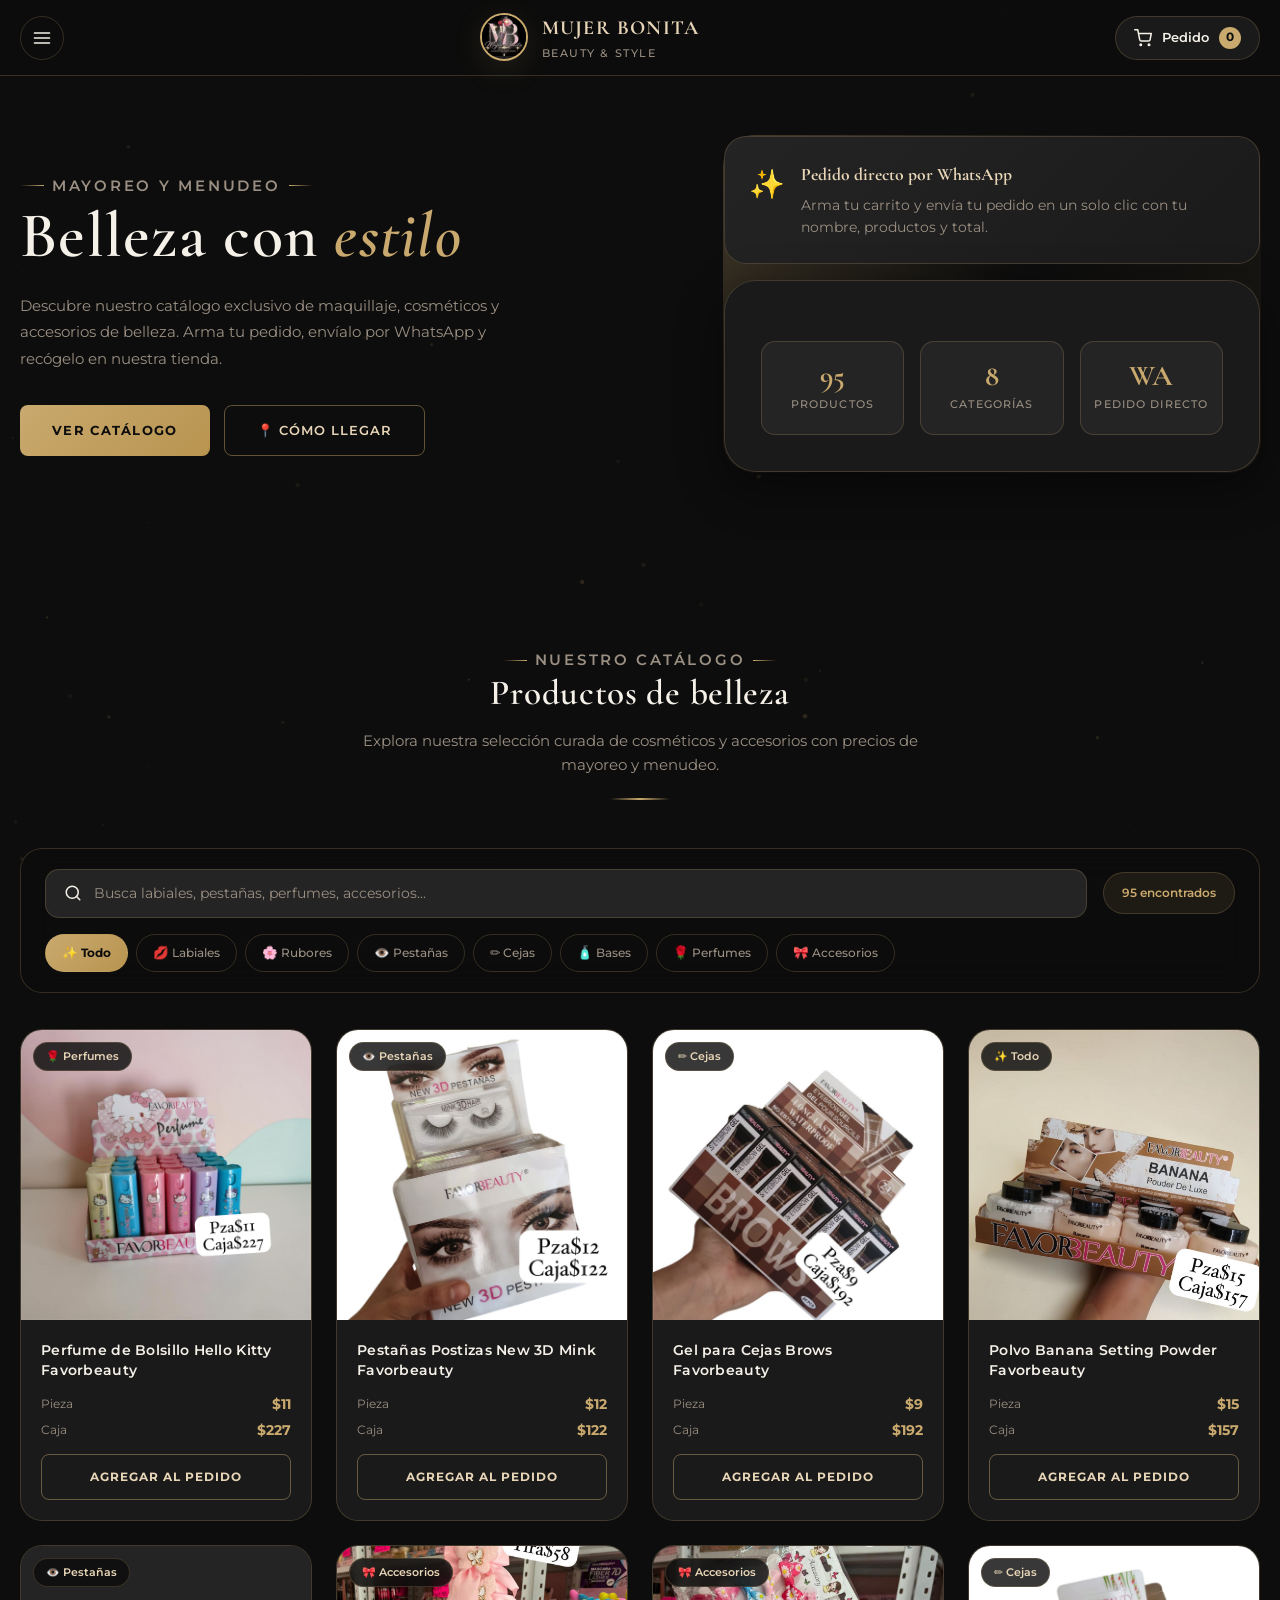
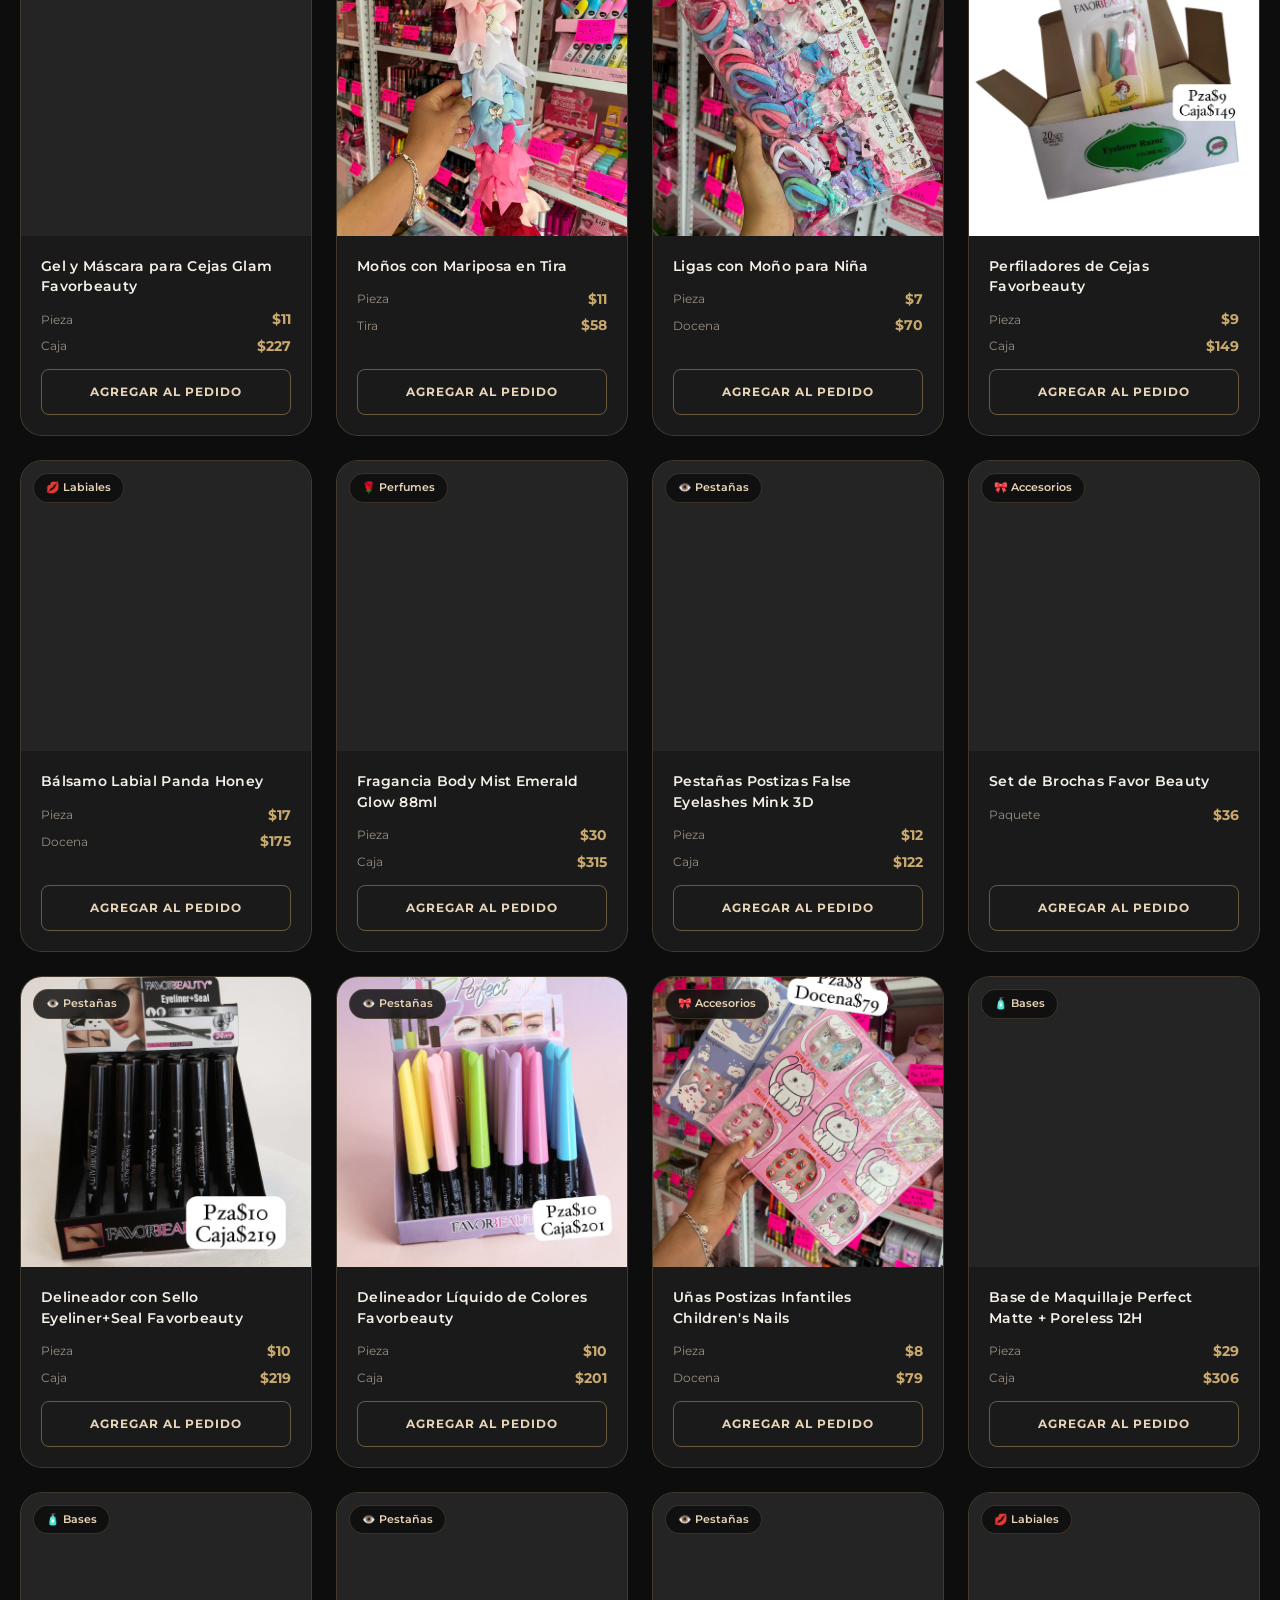
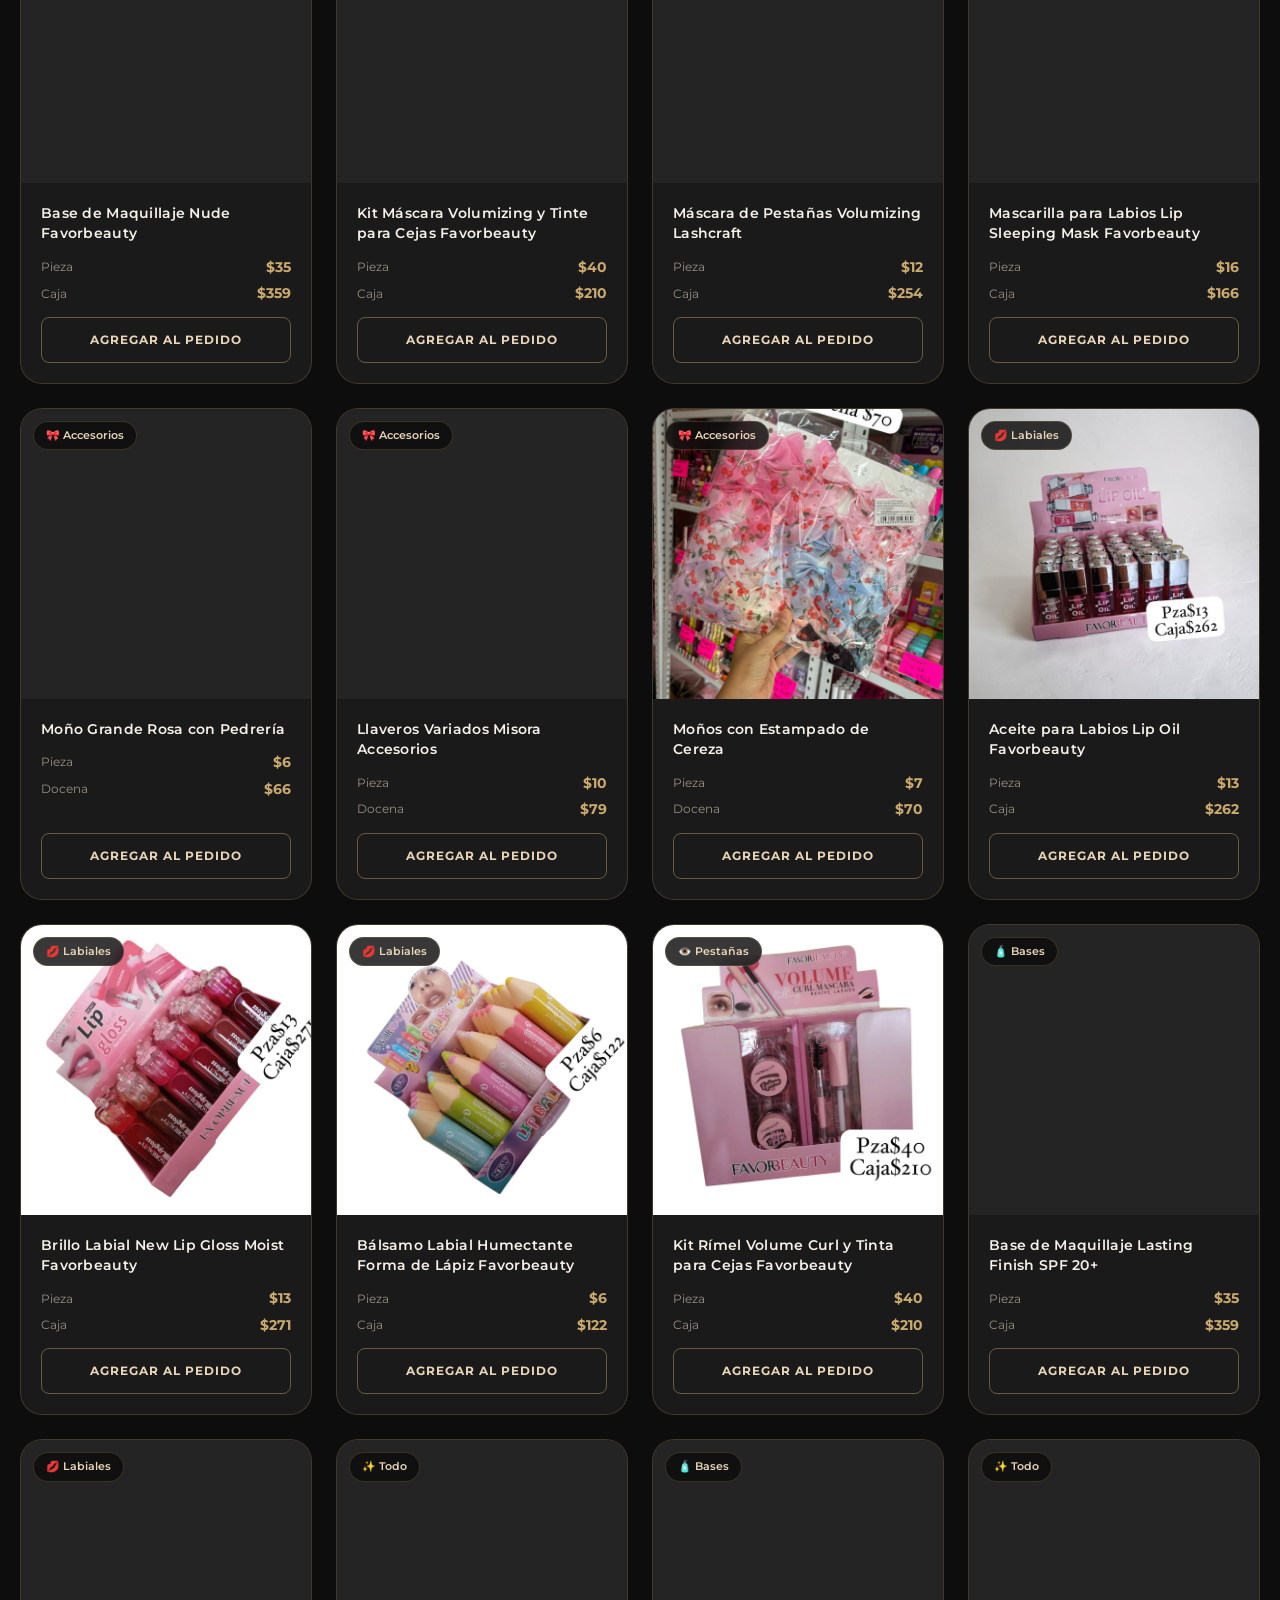
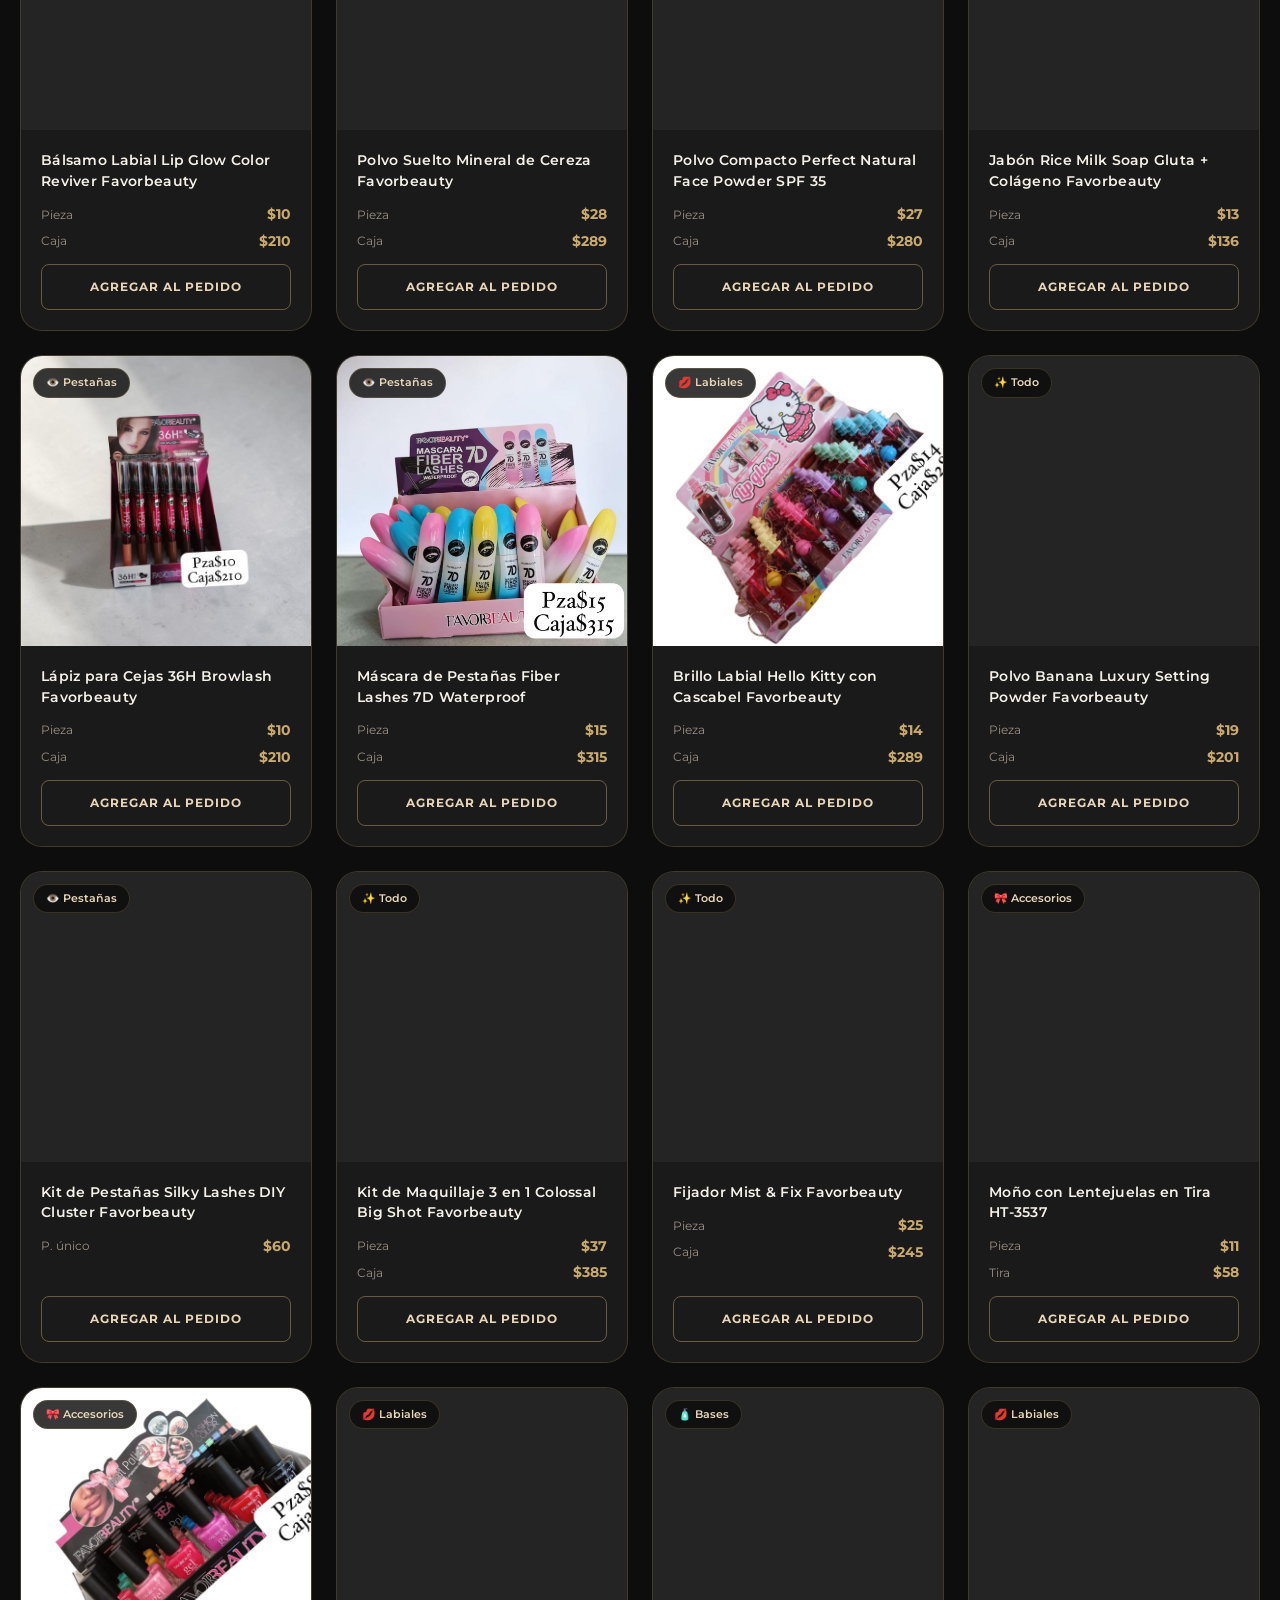
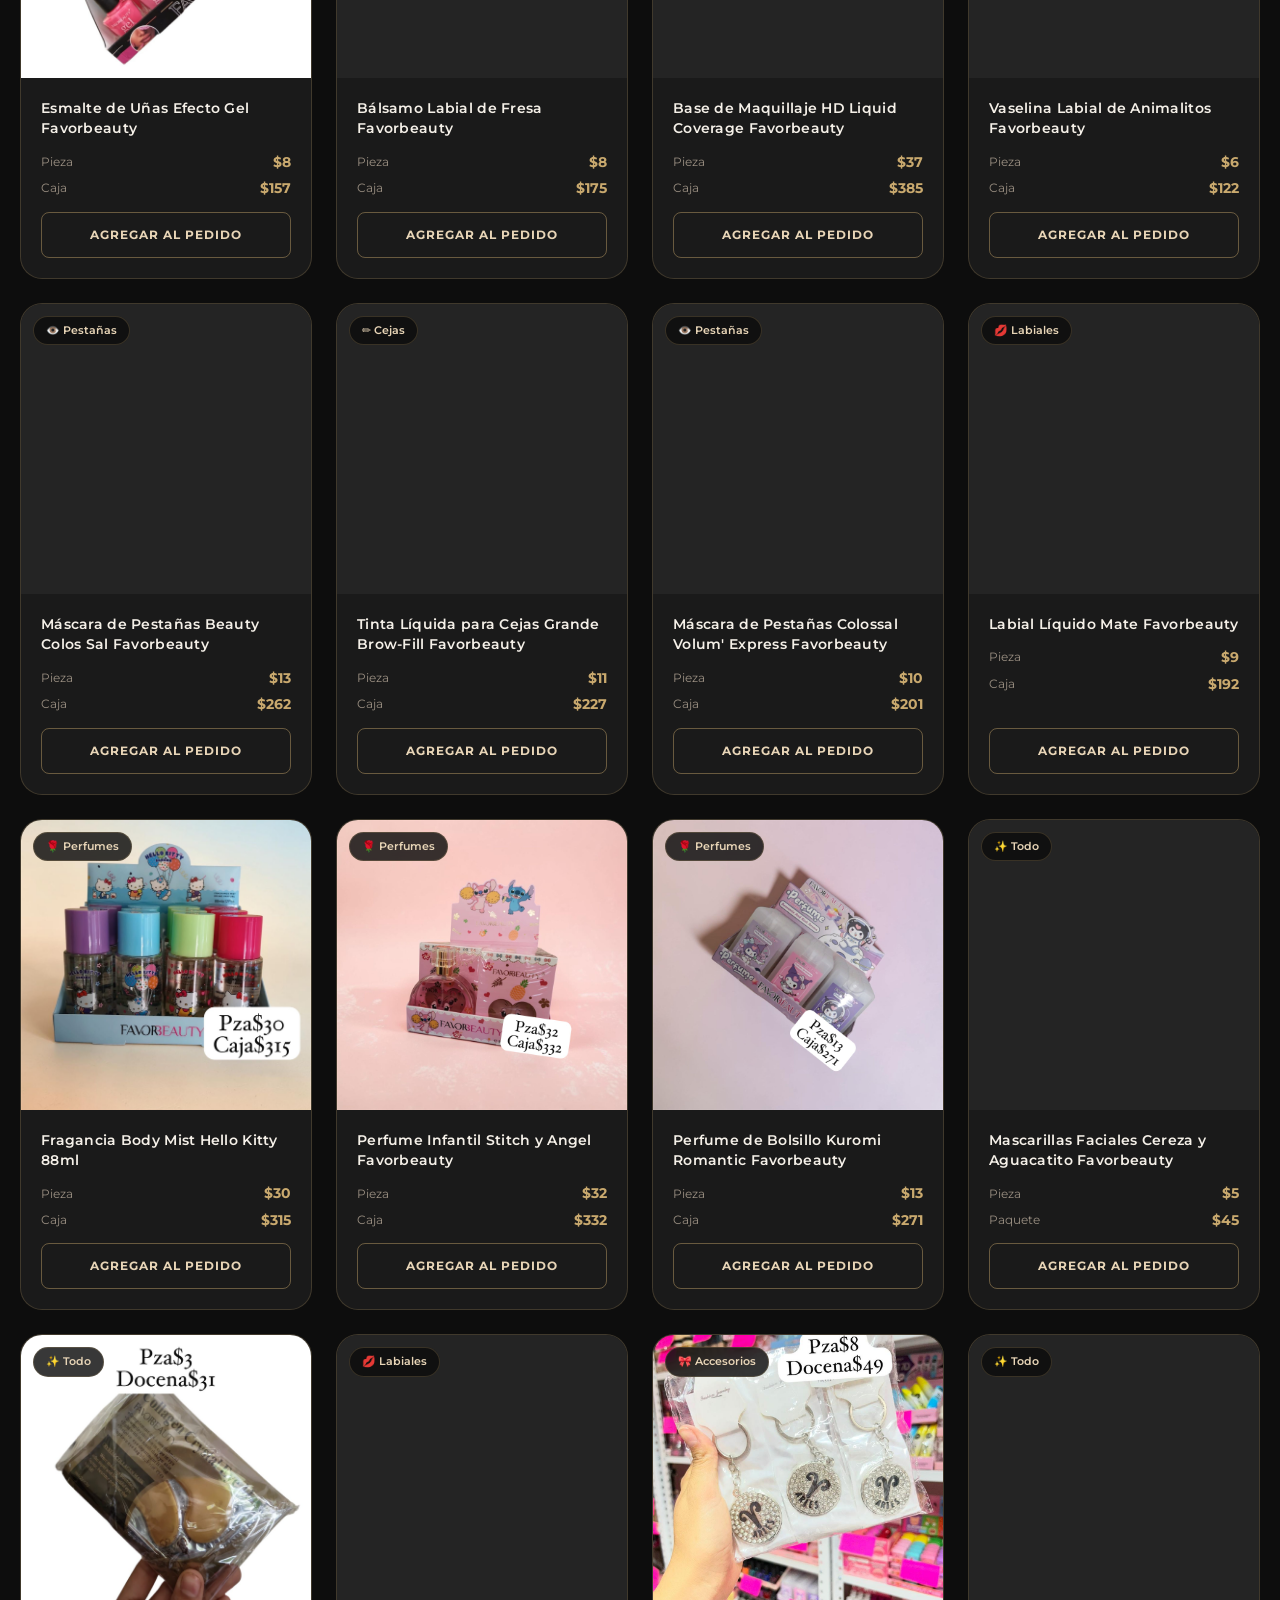
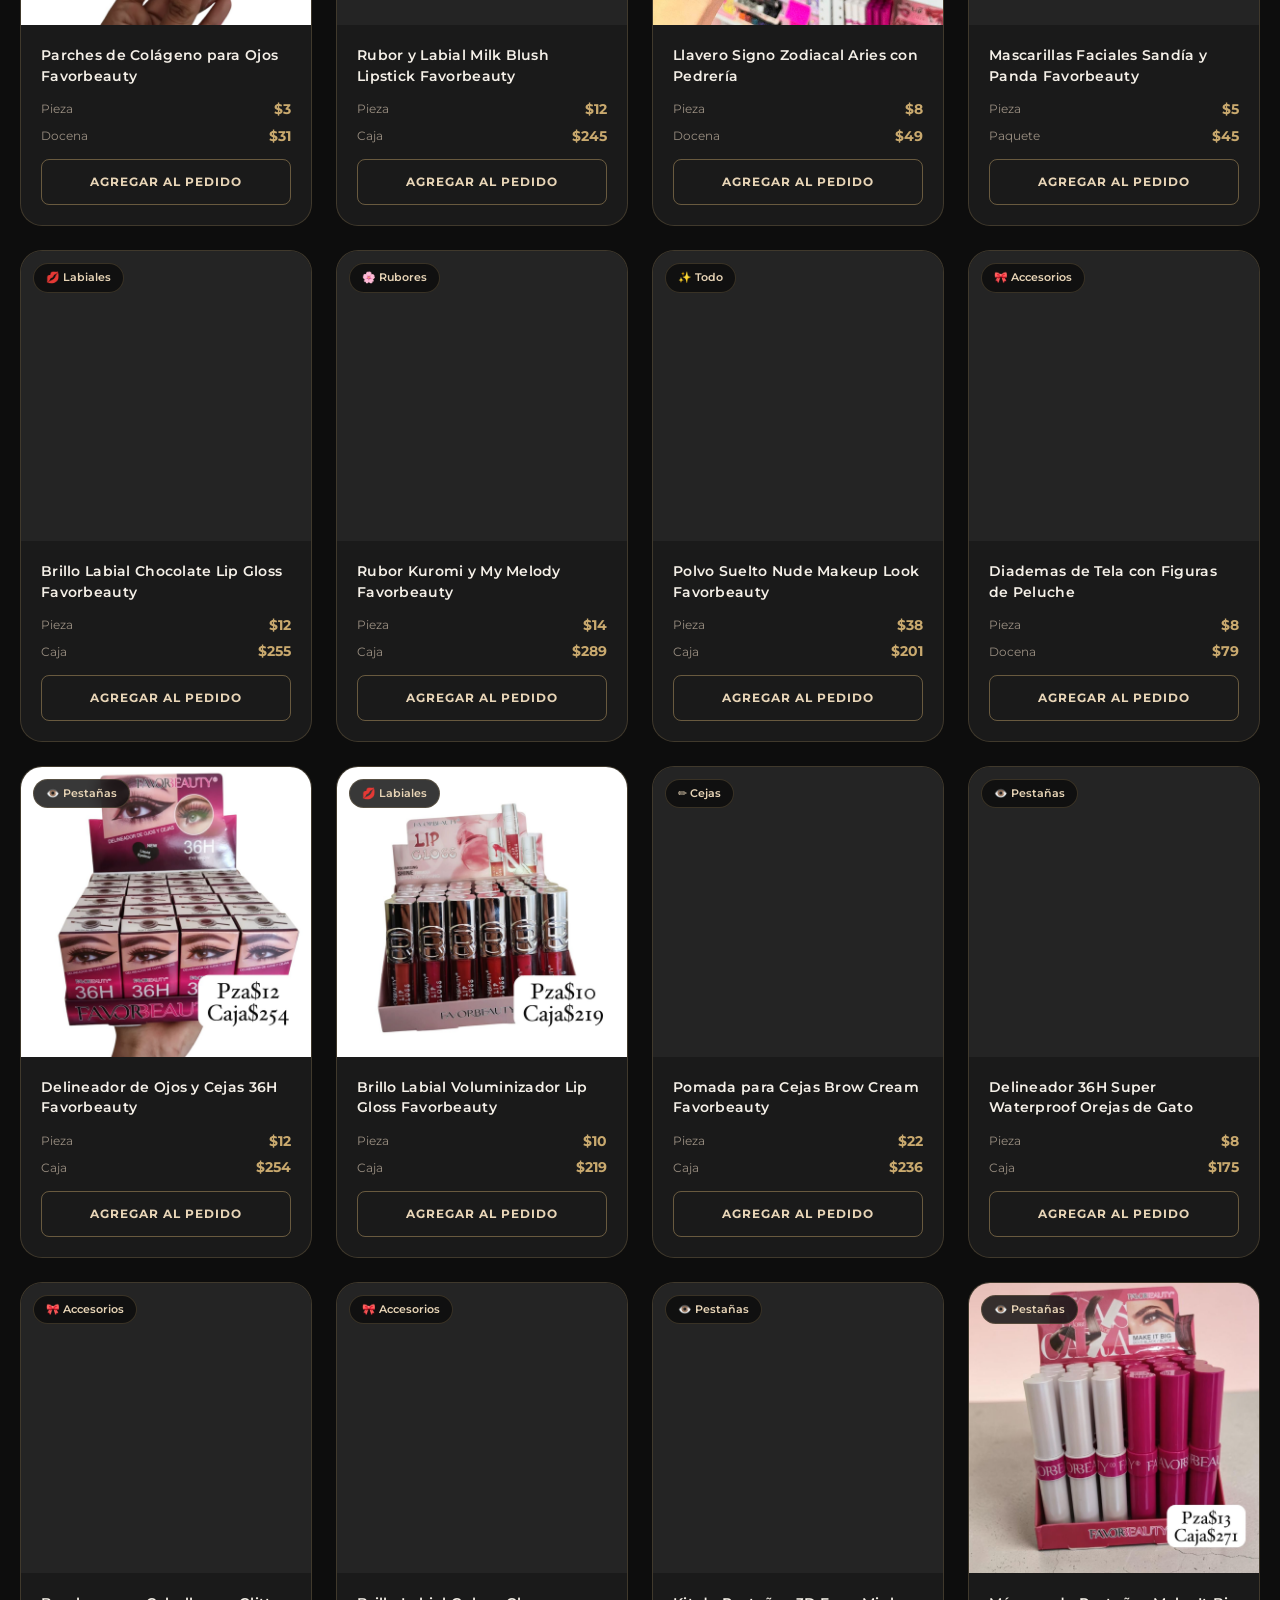
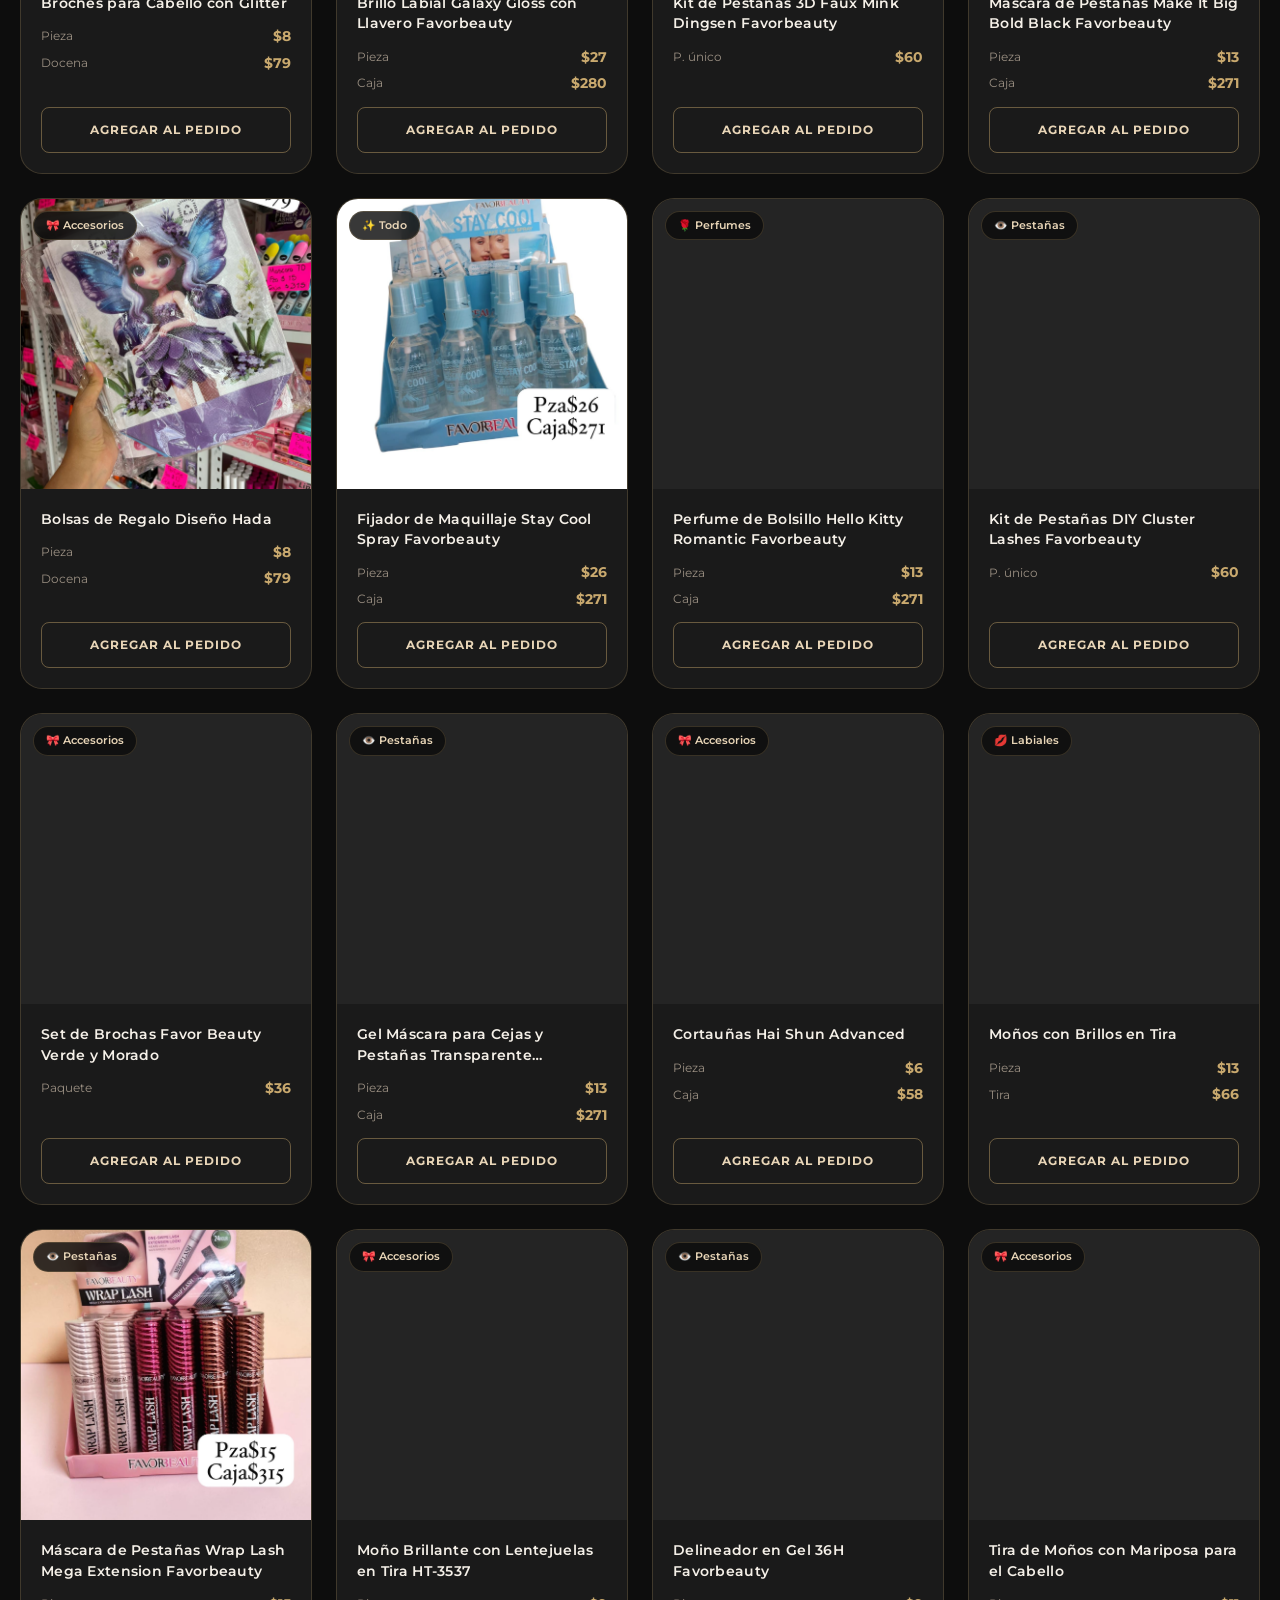
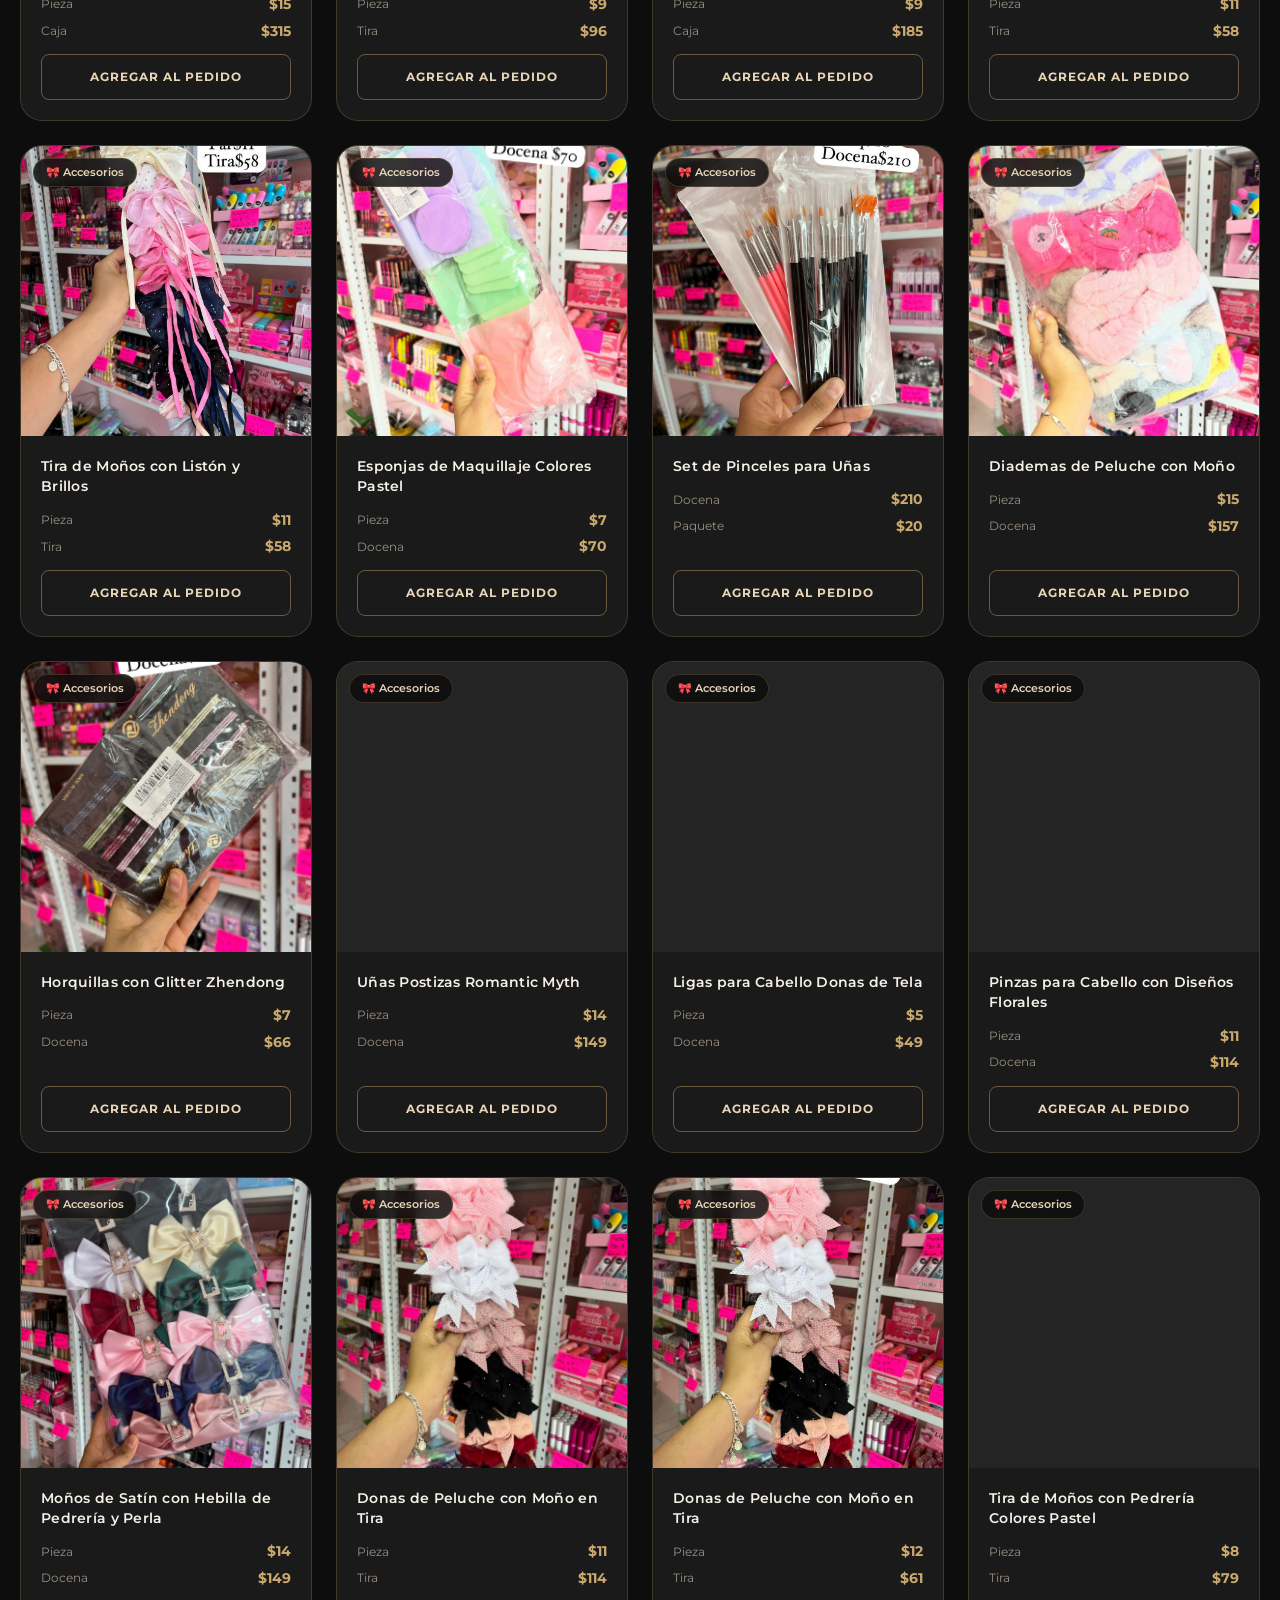
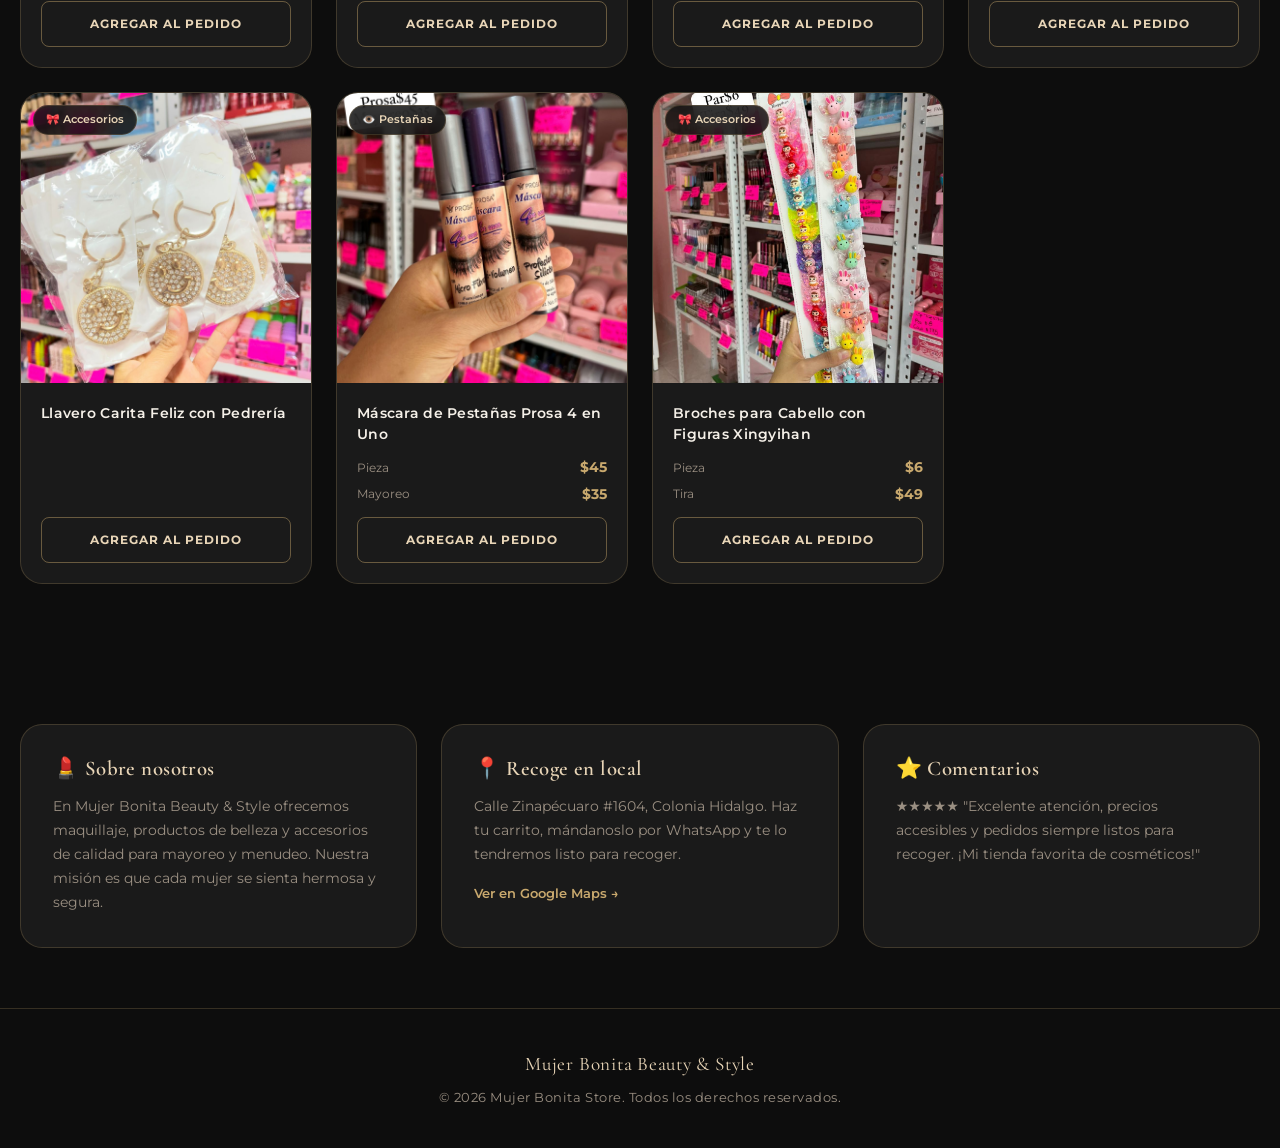
==== commit 57bdfacc: "Actualizar contador de productos a 95 (sin logo en catálogo) Co-authored-by: zenith-software1 <zenit" ====
--- a/mujer-bonita/index.html
+++ b/mujer-bonita/index.html
@@ -117,7 +117,7 @@
                     <div class="hero-card">
                         <div class="hero-stats">
                             <div class="stat-item">
-                                <b id="totalProducts">96</b>
+                                <b id="totalProducts">95</b>
                                 <span>Productos</span>
                             </div>
                             <div class="stat-item">
